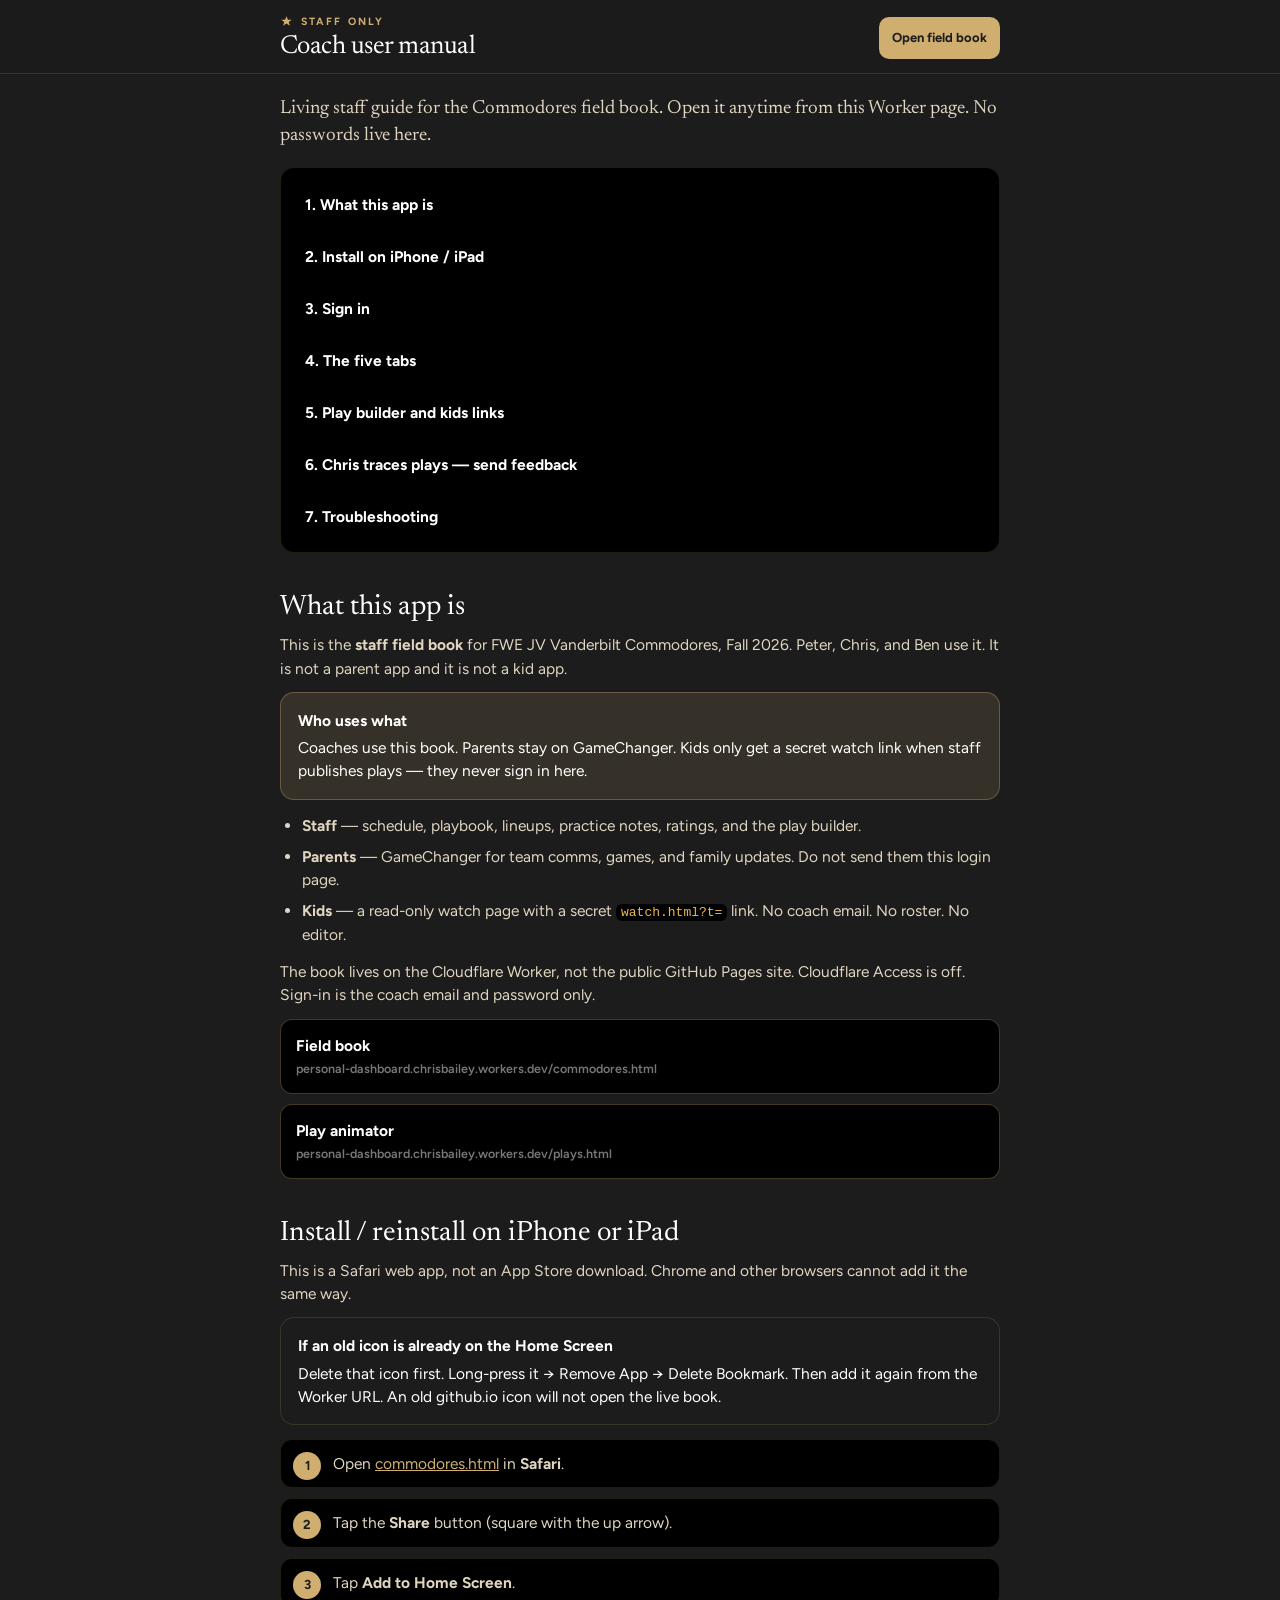
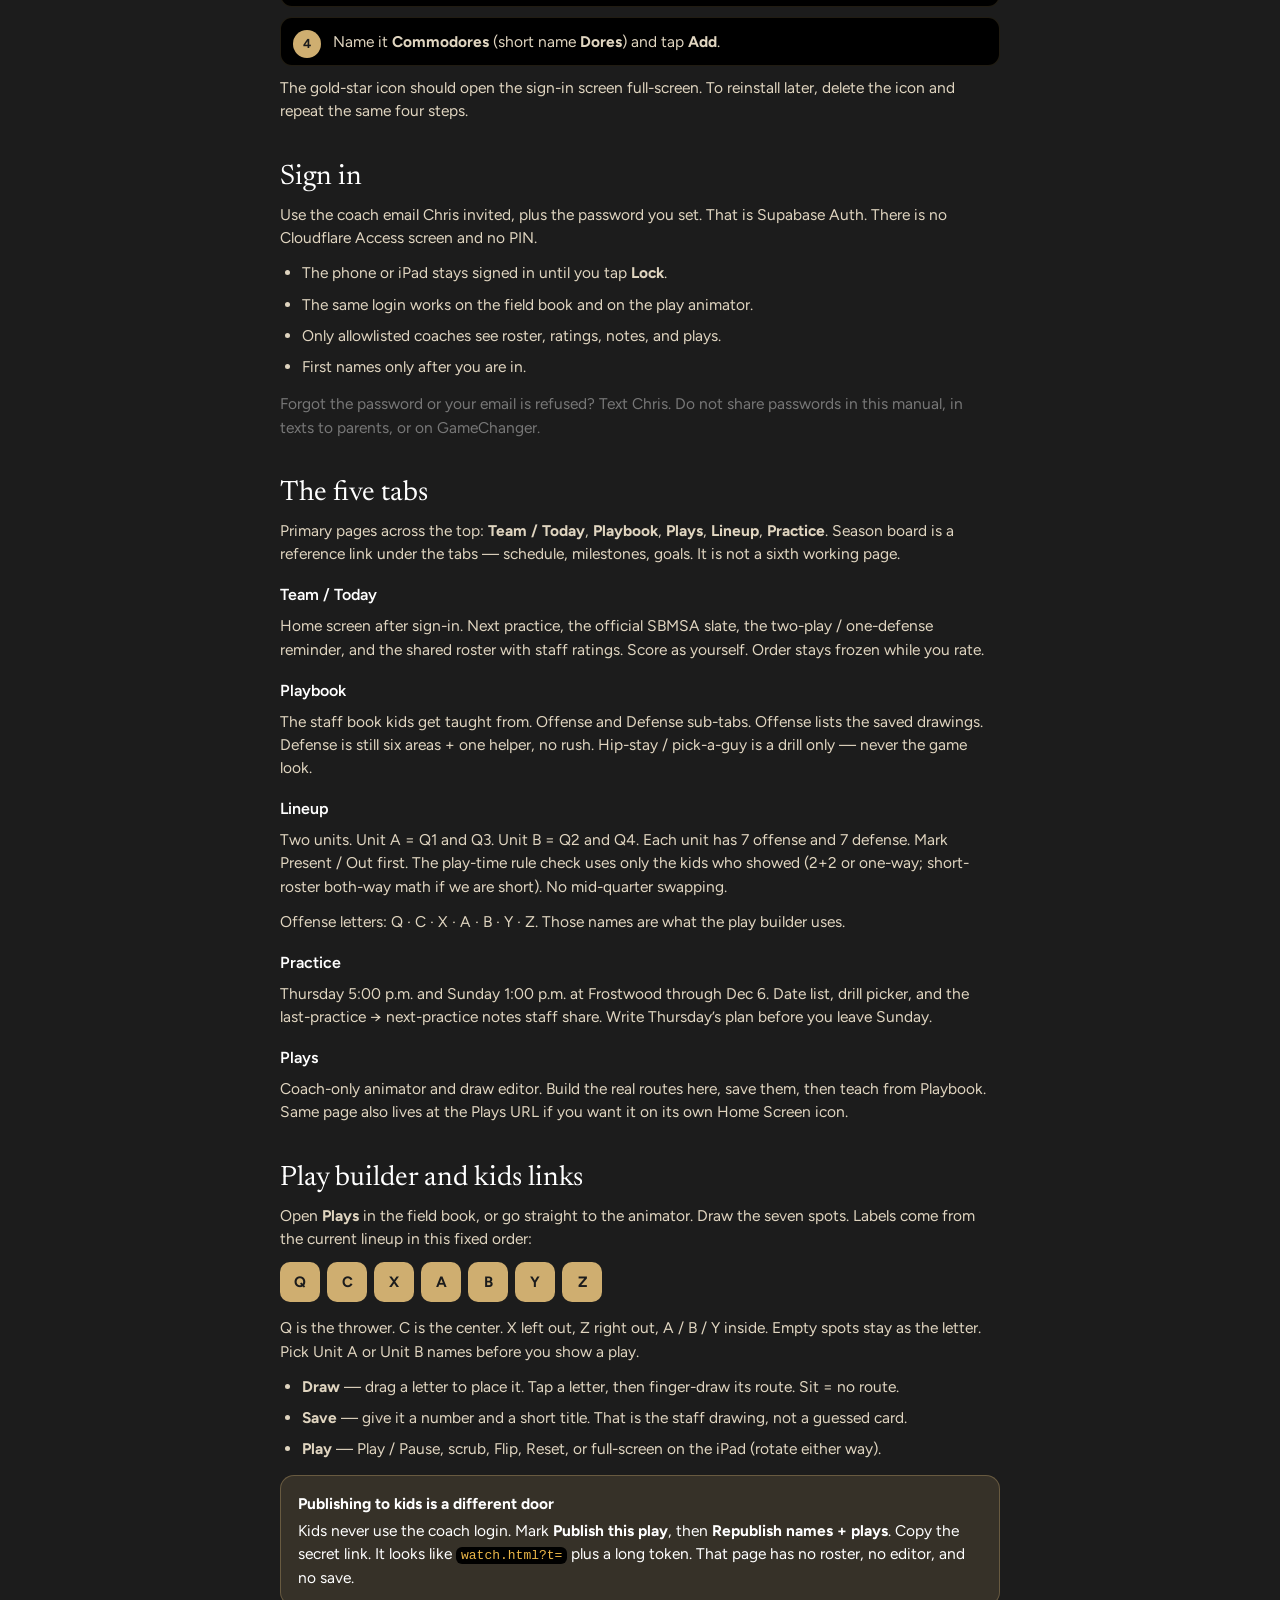
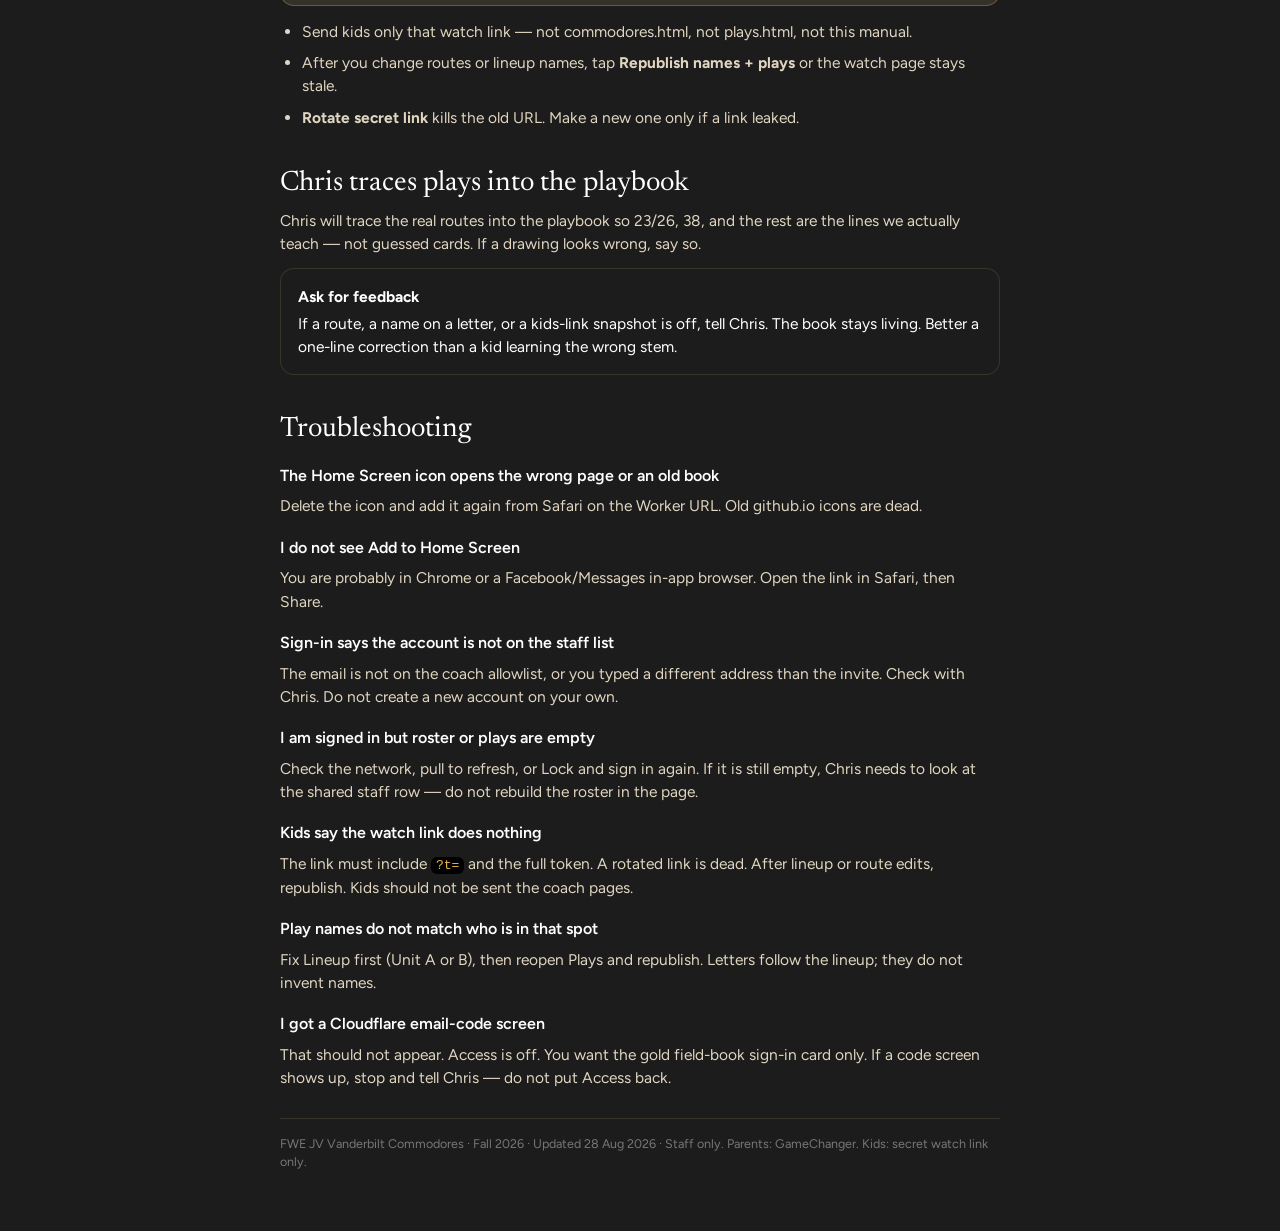
==== coach-manual.html @ 4d9abac4 "Add living Commodores coach user manual on the Worker Staff can open coach-manual.html anytime from " ====
<!DOCTYPE html>
<html lang="en">
<head>
<meta charset="utf-8">
<meta name="viewport" content="width=device-width, initial-scale=1, viewport-fit=cover">
<title>Commodores · Coach manual</title>
<meta name="theme-color" content="#1C1C1C">
<meta name="robots" content="noindex,nofollow">
<meta name="apple-mobile-web-app-capable" content="yes">
<meta name="apple-mobile-web-app-title" content="Coach Manual">
<link rel="icon" type="image/png" sizes="32x32" href="icons/commodores-favicon-32.png">
<link rel="icon" type="image/png" sizes="192x192" href="icons/commodores-icon-192.png">
<link rel="apple-touch-icon" href="icons/commodores-apple-touch-icon.png">
<link rel="preconnect" href="https://fonts.googleapis.com">
<link rel="preconnect" href="https://fonts.gstatic.com" crossorigin>
<link href="https://fonts.googleapis.com/css2?family=Figtree:wght@400;500;600;700&family=Newsreader:ital,opsz,wght@0,6..72,400;0,6..72,500;1,6..72,400&display=swap" rel="stylesheet">
<style>
:root{
  color-scheme:dark;
  --bg:#1C1C1C;--bg-2:#000000;--panel:#1C1C1C;--ink:#FFFFFF;
  --soft:#E0D5C0;--muted:#777777;--line:rgba(207,174,112,.16);--strong:rgba(207,174,112,.32);
  --gold:#CFAE70;--gold-soft:rgba(207,174,112,.15);--highlight:#ECB748;
  --sans:"Figtree","Helvetica Neue",Arial,sans-serif;
  --serif:"Newsreader",Georgia,serif;
}
*{box-sizing:border-box}
html{scroll-behavior:smooth;scroll-padding-top:88px}
body{margin:0;min-height:100dvh;background:var(--bg);color:var(--ink);font:15.5px/1.5 var(--sans);-webkit-font-smoothing:antialiased}
a{color:var(--gold)}
.mast{position:sticky;top:0;z-index:20;padding-top:env(safe-area-inset-top,0px);background:rgba(28,28,28,.94);border-bottom:1px solid var(--line);backdrop-filter:blur(16px);-webkit-backdrop-filter:blur(16px)}
.mast-inner{max-width:760px;margin:auto;padding:14px 20px 12px;display:flex;align-items:center;justify-content:space-between;gap:12px}
.kicker{display:flex;align-items:center;gap:8px;margin:0 0 4px;color:var(--gold);font-size:10.5px;font-weight:700;letter-spacing:.2em;text-transform:uppercase}
.star{width:13px;height:13px;flex:none;fill:var(--gold)}
.mast h1{margin:0;font:400 26px/1.05 var(--serif);letter-spacing:-.02em}
.btn{min-height:42px;border:1px solid var(--strong);border-radius:10px;padding:8px 13px;background:transparent;color:var(--soft);font:700 13px var(--sans);text-decoration:none;display:inline-flex;align-items:center;justify-content:center;white-space:nowrap}
.btn.gold{border:0;background:var(--gold);color:#1C1C1C}
main{width:min(760px,100%);margin:auto;padding:22px 20px calc(48px + env(safe-area-inset-bottom,0px))}
.lede{margin:0 0 18px;color:var(--soft);font:400 19px/1.4 var(--serif)}
.toc{display:grid;gap:8px;margin:0 0 28px;padding:14px;background:var(--bg-2);border:1px solid var(--line);border-radius:14px}
.toc a{min-height:44px;display:flex;align-items:center;padding:8px 10px;border-radius:10px;color:var(--ink);font-weight:700;text-decoration:none}
.toc a:hover,.toc a:focus{background:var(--gold-soft);outline:none}
h2{margin:32px 0 10px;padding-top:6px;font:400 28px/1.15 var(--serif)}
h3{margin:20px 0 8px;font:600 16px/1.3 var(--sans)}
p,li{color:var(--soft)}
p{margin:0 0 12px}
ul,ol{margin:0 0 14px;padding-left:22px}
li+li{margin-top:8px}
.panel{margin:0 0 14px;padding:16px 17px;background:var(--panel);border:1px solid var(--line);border-radius:14px}
.panel.gold{background:var(--gold-soft);border-color:rgba(207,174,112,.32)}
.panel strong{display:block;margin-bottom:4px;color:var(--ink)}
.urls{display:grid;gap:10px;margin:0 0 16px}
.urls a{display:block;padding:14px 15px;border:1px solid var(--strong);border-radius:12px;background:var(--bg-2);color:var(--ink);font-weight:700;text-decoration:none;overflow-wrap:anywhere}
.urls a span{display:block;margin-top:3px;color:var(--muted);font-size:12.5px;font-weight:600}
.letters{display:flex;flex-wrap:wrap;gap:7px;margin:0 0 14px}
.letters b{min-width:40px;min-height:40px;display:grid;place-items:center;border-radius:10px;background:var(--gold);color:#1C1C1C;font-size:15px}
.steps{margin:0;padding:0;list-style:none;counter-reset:step}
.steps li{counter-increment:step;position:relative;margin:0 0 10px;padding:12px 14px 12px 52px;border:1px solid var(--line);border-radius:12px;background:var(--bg-2)}
.steps li::before{content:counter(step);position:absolute;left:12px;top:12px;width:28px;height:28px;border-radius:50%;background:var(--gold);color:#1C1C1C;font:700 13px/28px var(--sans);text-align:center}
.muted{color:var(--muted)}
code{padding:1px 5px;border-radius:6px;background:var(--bg-2);color:var(--highlight);font-size:13px}
.foot{margin-top:28px;padding-top:16px;border-top:1px solid var(--line);color:var(--muted);font-size:12.5px}
@media(max-width:420px){
  .mast h1{font-size:22px}
  .mast-inner{padding:12px 16px 10px}
  main{padding:18px 16px calc(40px + env(safe-area-inset-bottom,0px))}
  h2{font-size:25px}
}
</style>
</head>
<body>
<header class="mast">
  <div class="mast-inner">
    <div>
      <div class="kicker"><svg class="star" viewBox="0 0 24 24" aria-hidden="true"><path d="M12 2.2 14.7 8.7 21.8 8.7 16.1 12.8 18.3 19.8 12 15.8 5.7 19.8 7.9 12.8 2.2 8.7 9.3 8.7 Z"/></svg>Staff only</div>
      <h1>Coach user manual</h1>
    </div>
    <a class="btn gold" href="commodores.html">Open field book</a>
  </div>
</header>

<main>
  <p class="lede">Living staff guide for the Commodores field book. Open it anytime from this Worker page. No passwords live here.</p>

  <nav class="toc" aria-label="Manual sections">
    <a href="#what">1. What this app is</a>
    <a href="#install">2. Install on iPhone / iPad</a>
    <a href="#signin">3. Sign in</a>
    <a href="#tabs">4. The five tabs</a>
    <a href="#plays">5. Play builder and kids links</a>
    <a href="#trace">6. Chris traces plays — send feedback</a>
    <a href="#fix">7. Troubleshooting</a>
  </nav>

  <section id="what">
    <h2>What this app is</h2>
    <p>This is the <strong>staff field book</strong> for FWE JV Vanderbilt Commodores, Fall 2026. Peter, Chris, and Ben use it. It is not a parent app and it is not a kid app.</p>
    <div class="panel gold">
      <strong>Who uses what</strong>
      Coaches use this book. Parents stay on GameChanger. Kids only get a secret watch link when staff publishes plays — they never sign in here.
    </div>
    <ul>
      <li><b>Staff</b> — schedule, playbook, lineups, practice notes, ratings, and the play builder.</li>
      <li><b>Parents</b> — GameChanger for team comms, games, and family updates. Do not send them this login page.</li>
      <li><b>Kids</b> — a read-only watch page with a secret <code>watch.html?t=</code> link. No coach email. No roster. No editor.</li>
    </ul>
    <p>The book lives on the Cloudflare Worker, not the public GitHub Pages site. Cloudflare Access is off. Sign-in is the coach email and password only.</p>
    <div class="urls">
      <a href="https://personal-dashboard.chrisbailey.workers.dev/commodores.html">Field book<span>personal-dashboard.chrisbailey.workers.dev/commodores.html</span></a>
      <a href="https://personal-dashboard.chrisbailey.workers.dev/plays.html">Play animator<span>personal-dashboard.chrisbailey.workers.dev/plays.html</span></a>
    </div>
  </section>

  <section id="install">
    <h2>Install / reinstall on iPhone or iPad</h2>
    <p>This is a Safari web app, not an App Store download. Chrome and other browsers cannot add it the same way.</p>
    <div class="panel">
      <strong>If an old icon is already on the Home Screen</strong>
      Delete that icon first. Long-press it → Remove App → Delete Bookmark. Then add it again from the Worker URL. An old github.io icon will not open the live book.
    </div>
    <ol class="steps">
      <li>Open <a href="https://personal-dashboard.chrisbailey.workers.dev/commodores.html">commodores.html</a> in <b>Safari</b>.</li>
      <li>Tap the <b>Share</b> button (square with the up arrow).</li>
      <li>Tap <b>Add to Home Screen</b>.</li>
      <li>Name it <b>Commodores</b> (short name <b>Dores</b>) and tap <b>Add</b>.</li>
    </ol>
    <p>The gold-star icon should open the sign-in screen full-screen. To reinstall later, delete the icon and repeat the same four steps.</p>
  </section>

  <section id="signin">
    <h2>Sign in</h2>
    <p>Use the coach email Chris invited, plus the password you set. That is Supabase Auth. There is no Cloudflare Access screen and no PIN.</p>
    <ul>
      <li>The phone or iPad stays signed in until you tap <b>Lock</b>.</li>
      <li>The same login works on the field book and on the play animator.</li>
      <li>Only allowlisted coaches see roster, ratings, notes, and plays.</li>
      <li>First names only after you are in.</li>
    </ul>
    <p class="muted">Forgot the password or your email is refused? Text Chris. Do not share passwords in this manual, in texts to parents, or on GameChanger.</p>
  </section>

  <section id="tabs">
    <h2>The five tabs</h2>
    <p>Primary pages across the top: <b>Team / Today</b>, <b>Playbook</b>, <b>Plays</b>, <b>Lineup</b>, <b>Practice</b>. Season board is a reference link under the tabs — schedule, milestones, goals. It is not a sixth working page.</p>

    <h3>Team / Today</h3>
    <p>Home screen after sign-in. Next practice, the official SBMSA slate, the two-play / one-defense reminder, and the shared roster with staff ratings. Score as yourself. Order stays frozen while you rate.</p>

    <h3>Playbook</h3>
    <p>The staff book kids get taught from. Offense and Defense sub-tabs. Offense lists the saved drawings. Defense is still six areas + one helper, no rush. Hip-stay / pick-a-guy is a drill only — never the game look.</p>

    <h3>Lineup</h3>
    <p>Two units. Unit A = Q1 and Q3. Unit B = Q2 and Q4. Each unit has 7 offense and 7 defense. Mark Present / Out first. The play-time rule check uses only the kids who showed (2+2 or one-way; short-roster both-way math if we are short). No mid-quarter swapping.</p>
    <p>Offense letters: Q · C · X · A · B · Y · Z. Those names are what the play builder uses.</p>

    <h3>Practice</h3>
    <p>Thursday 5:00 p.m. and Sunday 1:00 p.m. at Frostwood through Dec 6. Date list, drill picker, and the last-practice → next-practice notes staff share. Write Thursday’s plan before you leave Sunday.</p>

    <h3>Plays</h3>
    <p>Coach-only animator and draw editor. Build the real routes here, save them, then teach from Playbook. Same page also lives at the Plays URL if you want it on its own Home Screen icon.</p>
  </section>

  <section id="plays">
    <h2>Play builder and kids links</h2>
    <p>Open <b>Plays</b> in the field book, or go straight to the animator. Draw the seven spots. Labels come from the current lineup in this fixed order:</p>
    <div class="letters" aria-label="Offense letters">
      <b>Q</b><b>C</b><b>X</b><b>A</b><b>B</b><b>Y</b><b>Z</b>
    </div>
    <p>Q is the thrower. C is the center. X left out, Z right out, A / B / Y inside. Empty spots stay as the letter. Pick Unit A or Unit B names before you show a play.</p>
    <ul>
      <li><b>Draw</b> — drag a letter to place it. Tap a letter, then finger-draw its route. Sit = no route.</li>
      <li><b>Save</b> — give it a number and a short title. That is the staff drawing, not a guessed card.</li>
      <li><b>Play</b> — Play / Pause, scrub, Flip, Reset, or full-screen on the iPad (rotate either way).</li>
    </ul>
    <div class="panel gold">
      <strong>Publishing to kids is a different door</strong>
      Kids never use the coach login. Mark <b>Publish this play</b>, then <b>Republish names + plays</b>. Copy the secret link. It looks like <code>watch.html?t=</code> plus a long token. That page has no roster, no editor, and no save.
    </div>
    <ul>
      <li>Send kids only that watch link — not commodores.html, not plays.html, not this manual.</li>
      <li>After you change routes or lineup names, tap <b>Republish names + plays</b> or the watch page stays stale.</li>
      <li><b>Rotate secret link</b> kills the old URL. Make a new one only if a link leaked.</li>
    </ul>
  </section>

  <section id="trace">
    <h2>Chris traces plays into the playbook</h2>
    <p>Chris will trace the real routes into the playbook so 23/26, 38, and the rest are the lines we actually teach — not guessed cards. If a drawing looks wrong, say so.</p>
    <div class="panel">
      <strong>Ask for feedback</strong>
      If a route, a name on a letter, or a kids-link snapshot is off, tell Chris. The book stays living. Better a one-line correction than a kid learning the wrong stem.
    </div>
  </section>

  <section id="fix">
    <h2>Troubleshooting</h2>
    <h3>The Home Screen icon opens the wrong page or an old book</h3>
    <p>Delete the icon and add it again from Safari on the Worker URL. Old github.io icons are dead.</p>
    <h3>I do not see Add to Home Screen</h3>
    <p>You are probably in Chrome or a Facebook/Messages in-app browser. Open the link in Safari, then Share.</p>
    <h3>Sign-in says the account is not on the staff list</h3>
    <p>The email is not on the coach allowlist, or you typed a different address than the invite. Check with Chris. Do not create a new account on your own.</p>
    <h3>I am signed in but roster or plays are empty</h3>
    <p>Check the network, pull to refresh, or Lock and sign in again. If it is still empty, Chris needs to look at the shared staff row — do not rebuild the roster in the page.</p>
    <h3>Kids say the watch link does nothing</h3>
    <p>The link must include <code>?t=</code> and the full token. A rotated link is dead. After lineup or route edits, republish. Kids should not be sent the coach pages.</p>
    <h3>Play names do not match who is in that spot</h3>
    <p>Fix Lineup first (Unit A or B), then reopen Plays and republish. Letters follow the lineup; they do not invent names.</p>
    <h3>I got a Cloudflare email-code screen</h3>
    <p>That should not appear. Access is off. You want the gold field-book sign-in card only. If a code screen shows up, stop and tell Chris — do not put Access back.</p>
  </section>

  <p class="foot">FWE JV Vanderbilt Commodores · Fall 2026 · Updated 28 Aug 2026 · Staff only. Parents: GameChanger. Kids: secret watch link only.</p>
</main>
</body>
</html>
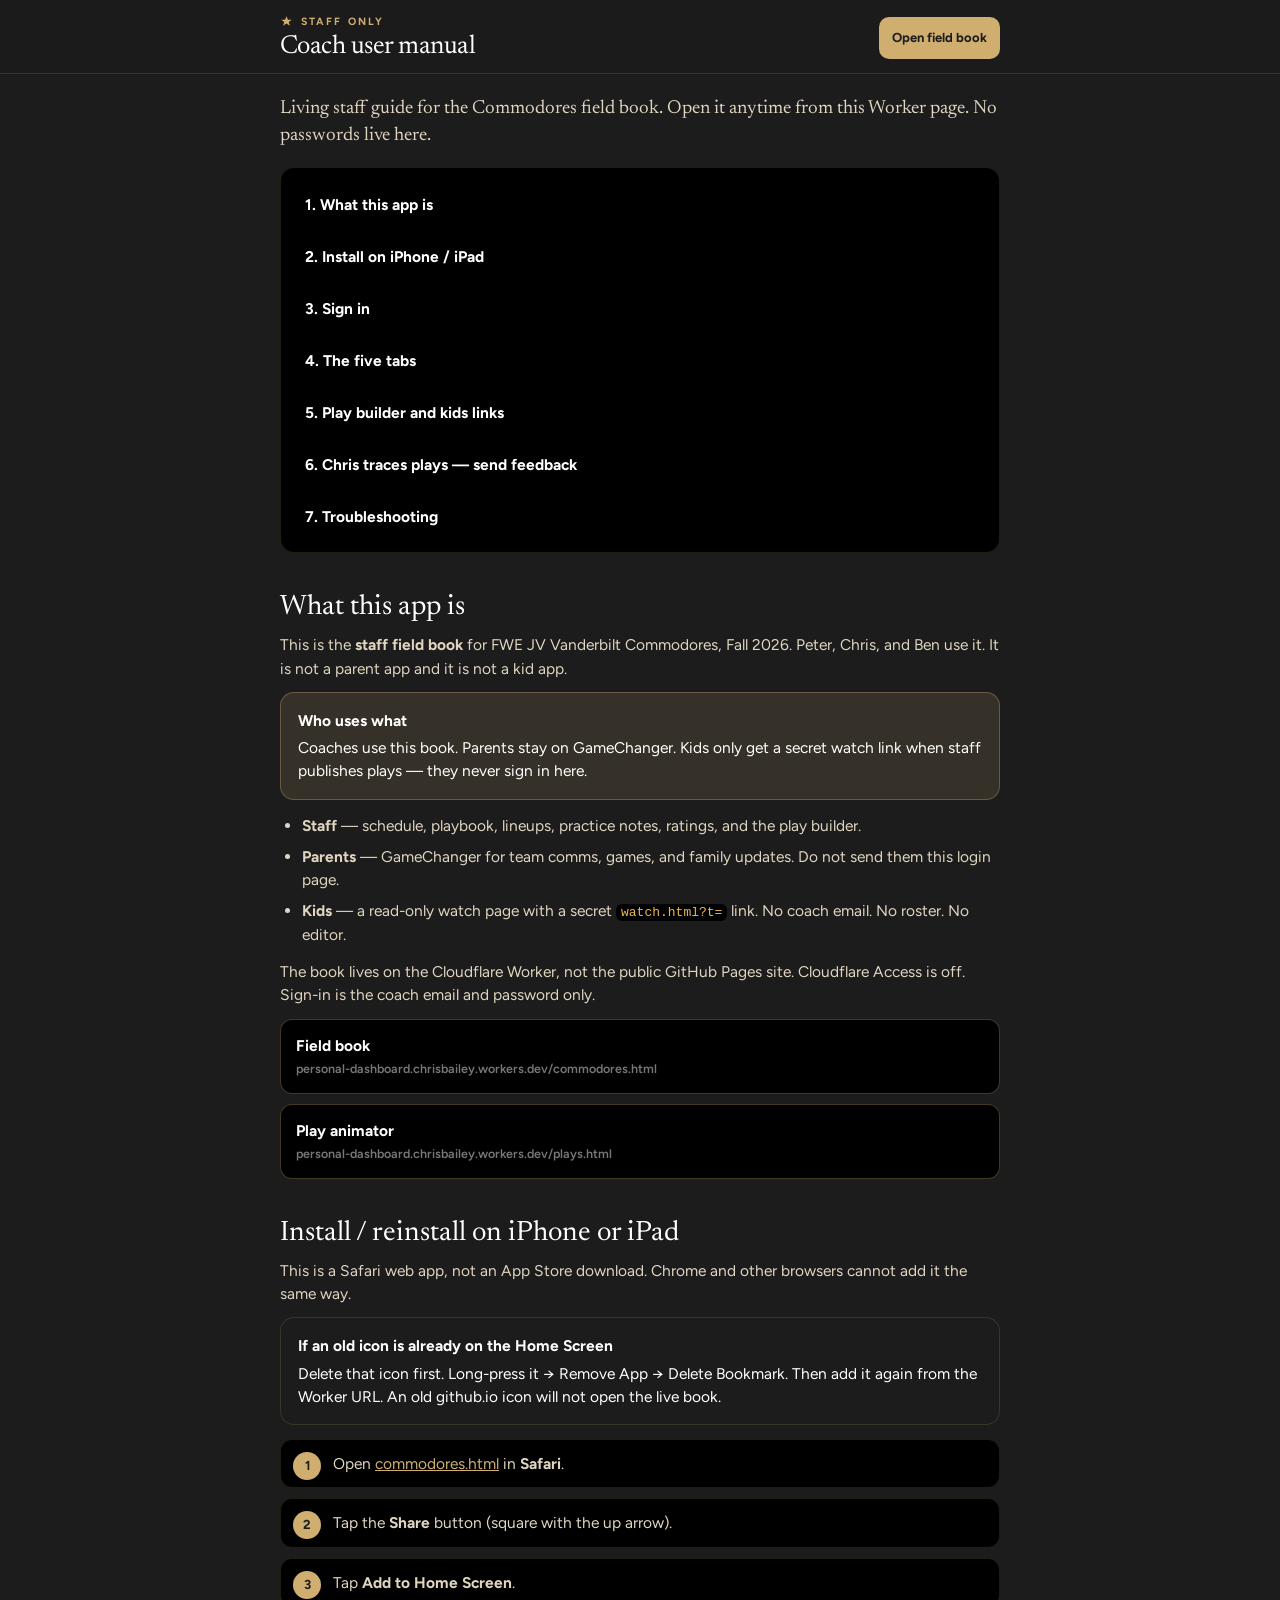
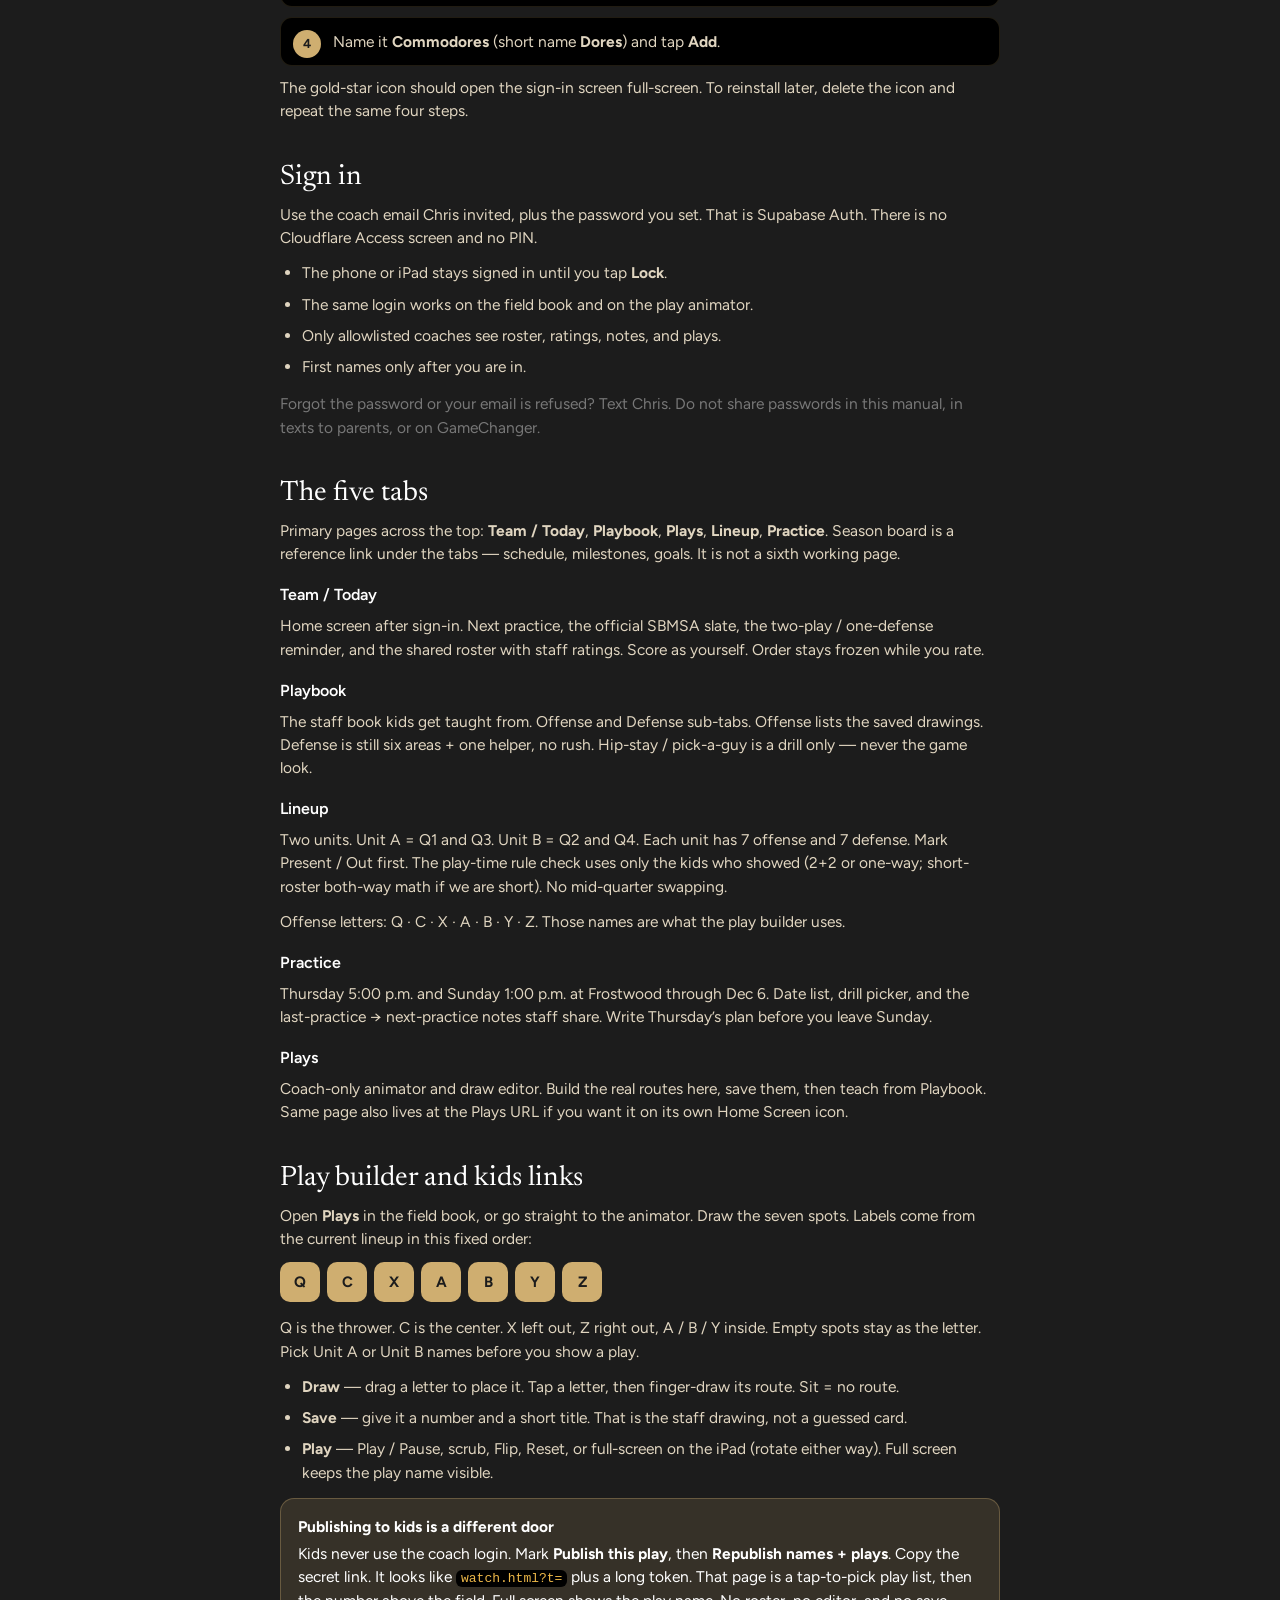
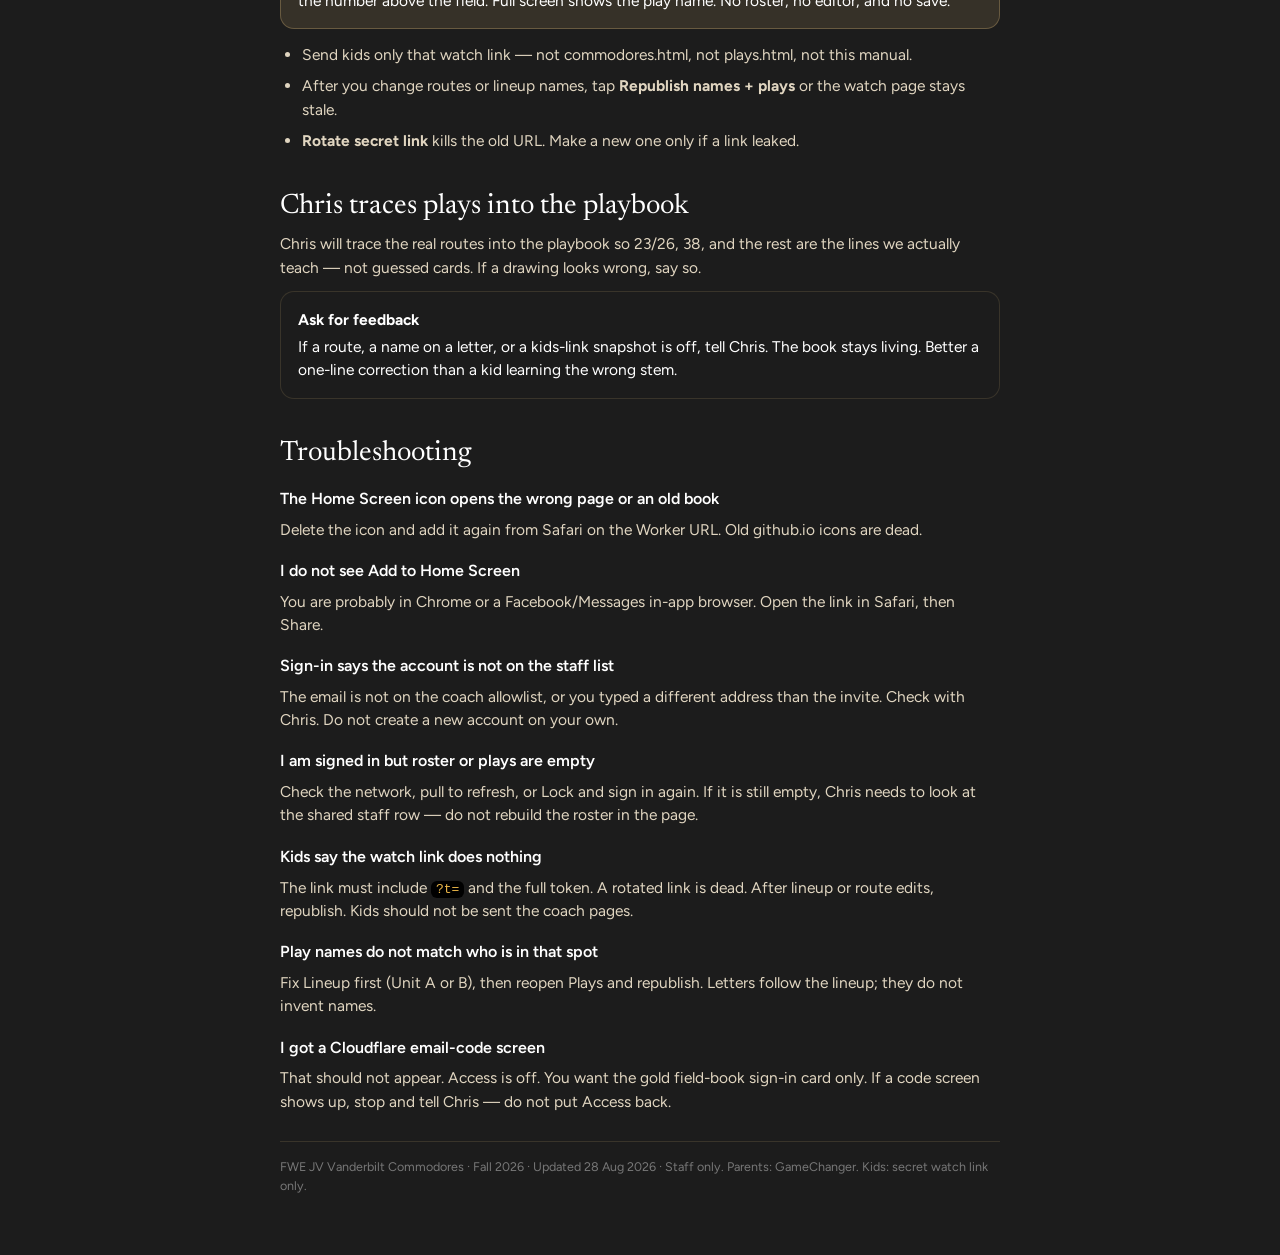
==== commit 849839ea: "Show play name in fullscreen and simplify the kids watch page Coach Play mode keeps the title (or "P" ====
--- a/coach-manual.html
+++ b/coach-manual.html
@@ -169,11 +169,11 @@
     <ul>
       <li><b>Draw</b> — drag a letter to place it. Tap a letter, then finger-draw its route. Sit = no route.</li>
       <li><b>Save</b> — give it a number and a short title. That is the staff drawing, not a guessed card.</li>
-      <li><b>Play</b> — Play / Pause, scrub, Flip, Reset, or full-screen on the iPad (rotate either way).</li>
+      <li><b>Play</b> — Play / Pause, scrub, Flip, Reset, or full-screen on the iPad (rotate either way). Full screen keeps the play name visible.</li>
     </ul>
     <div class="panel gold">
       <strong>Publishing to kids is a different door</strong>
-      Kids never use the coach login. Mark <b>Publish this play</b>, then <b>Republish names + plays</b>. Copy the secret link. It looks like <code>watch.html?t=</code> plus a long token. That page has no roster, no editor, and no save.
+      Kids never use the coach login. Mark <b>Publish this play</b>, then <b>Republish names + plays</b>. Copy the secret link. It looks like <code>watch.html?t=</code> plus a long token. That page is a tap-to-pick play list, then the number above the field. Full screen shows the play name. No roster, no editor, and no save.
     </div>
     <ul>
       <li>Send kids only that watch link — not commodores.html, not plays.html, not this manual.</li>
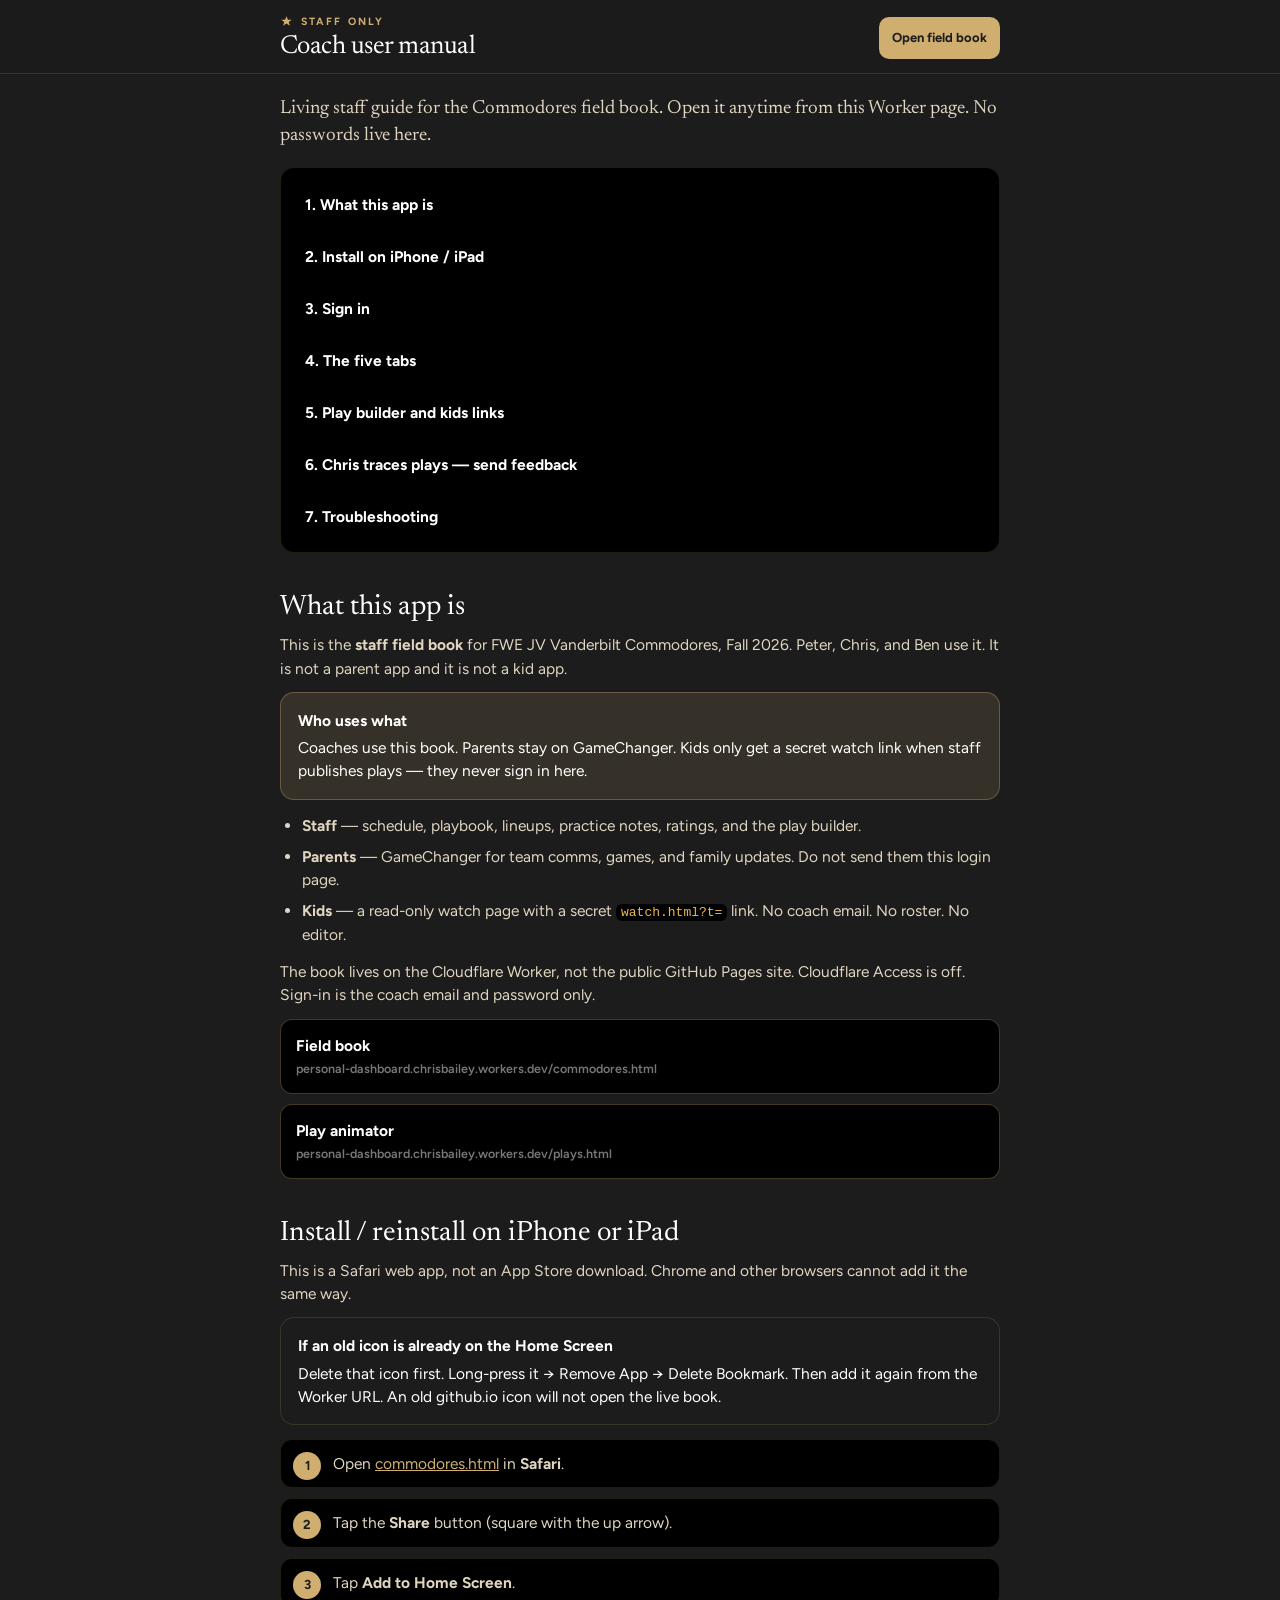
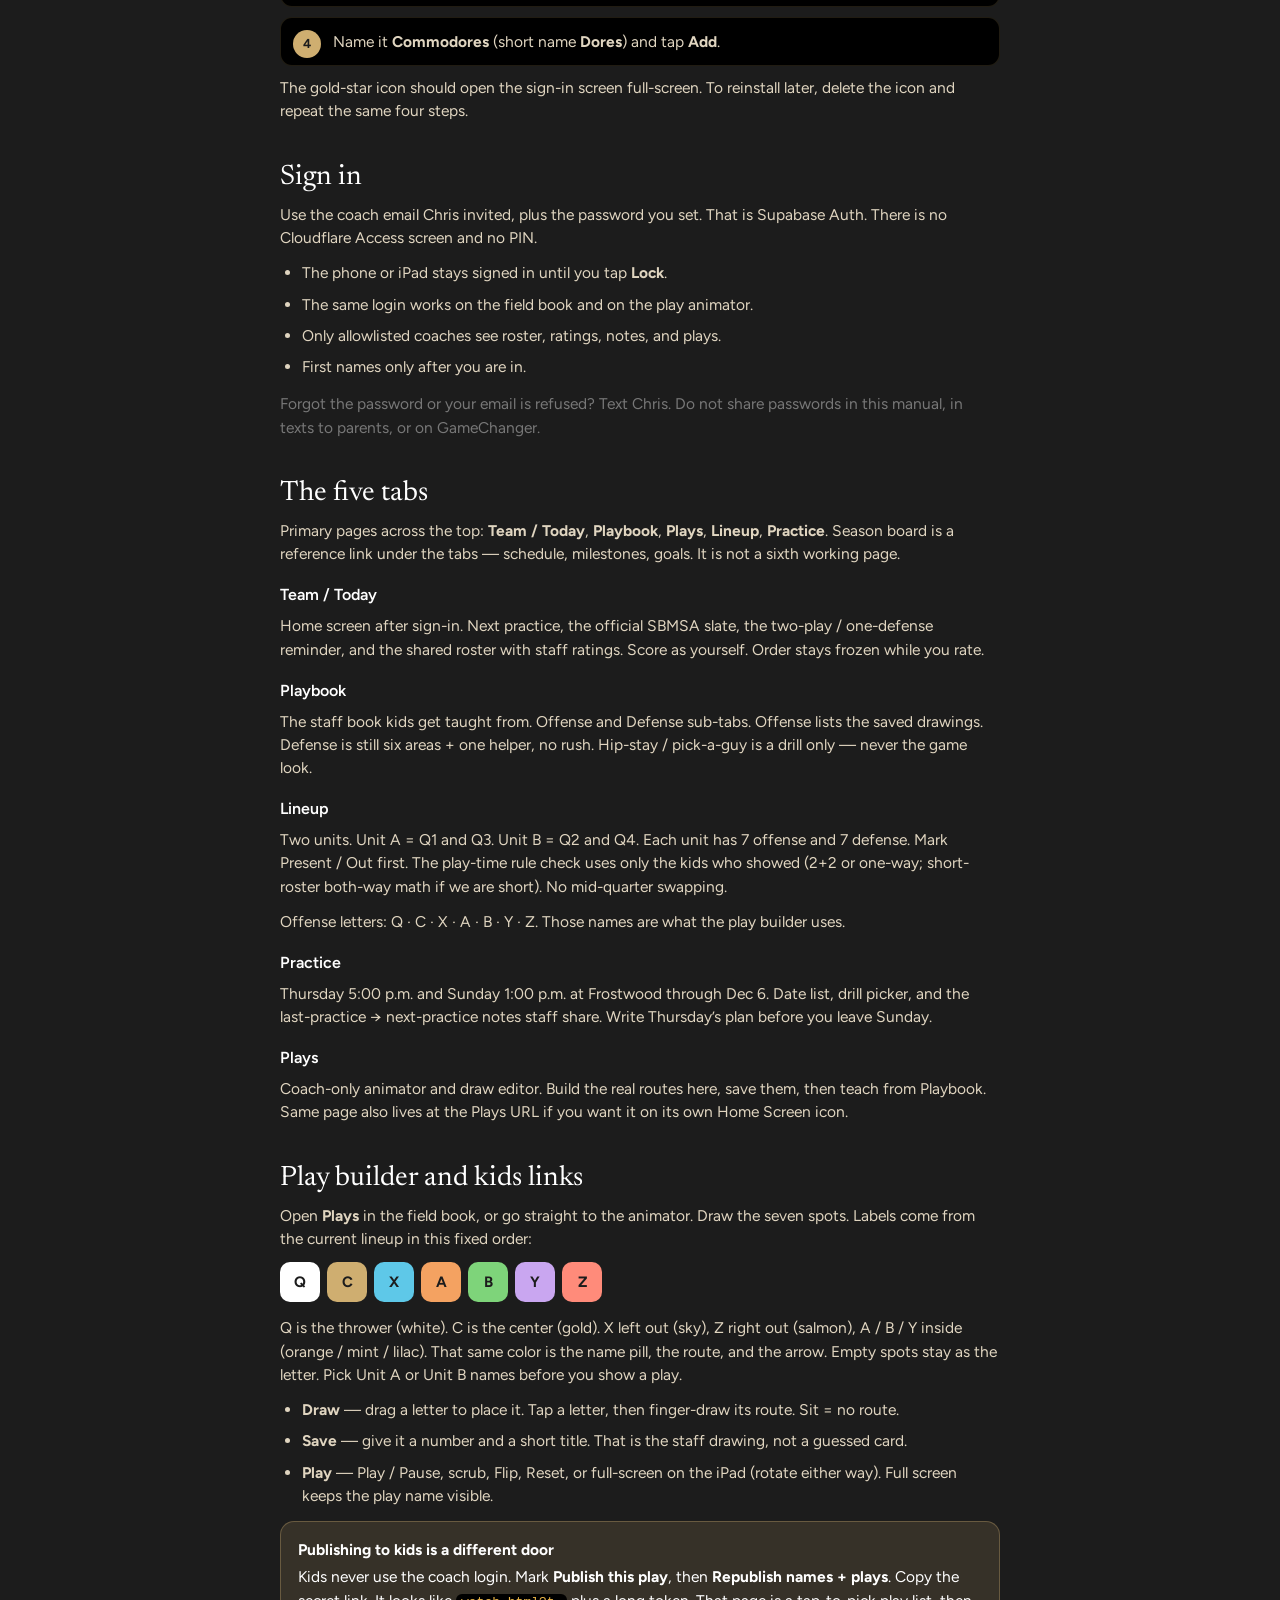
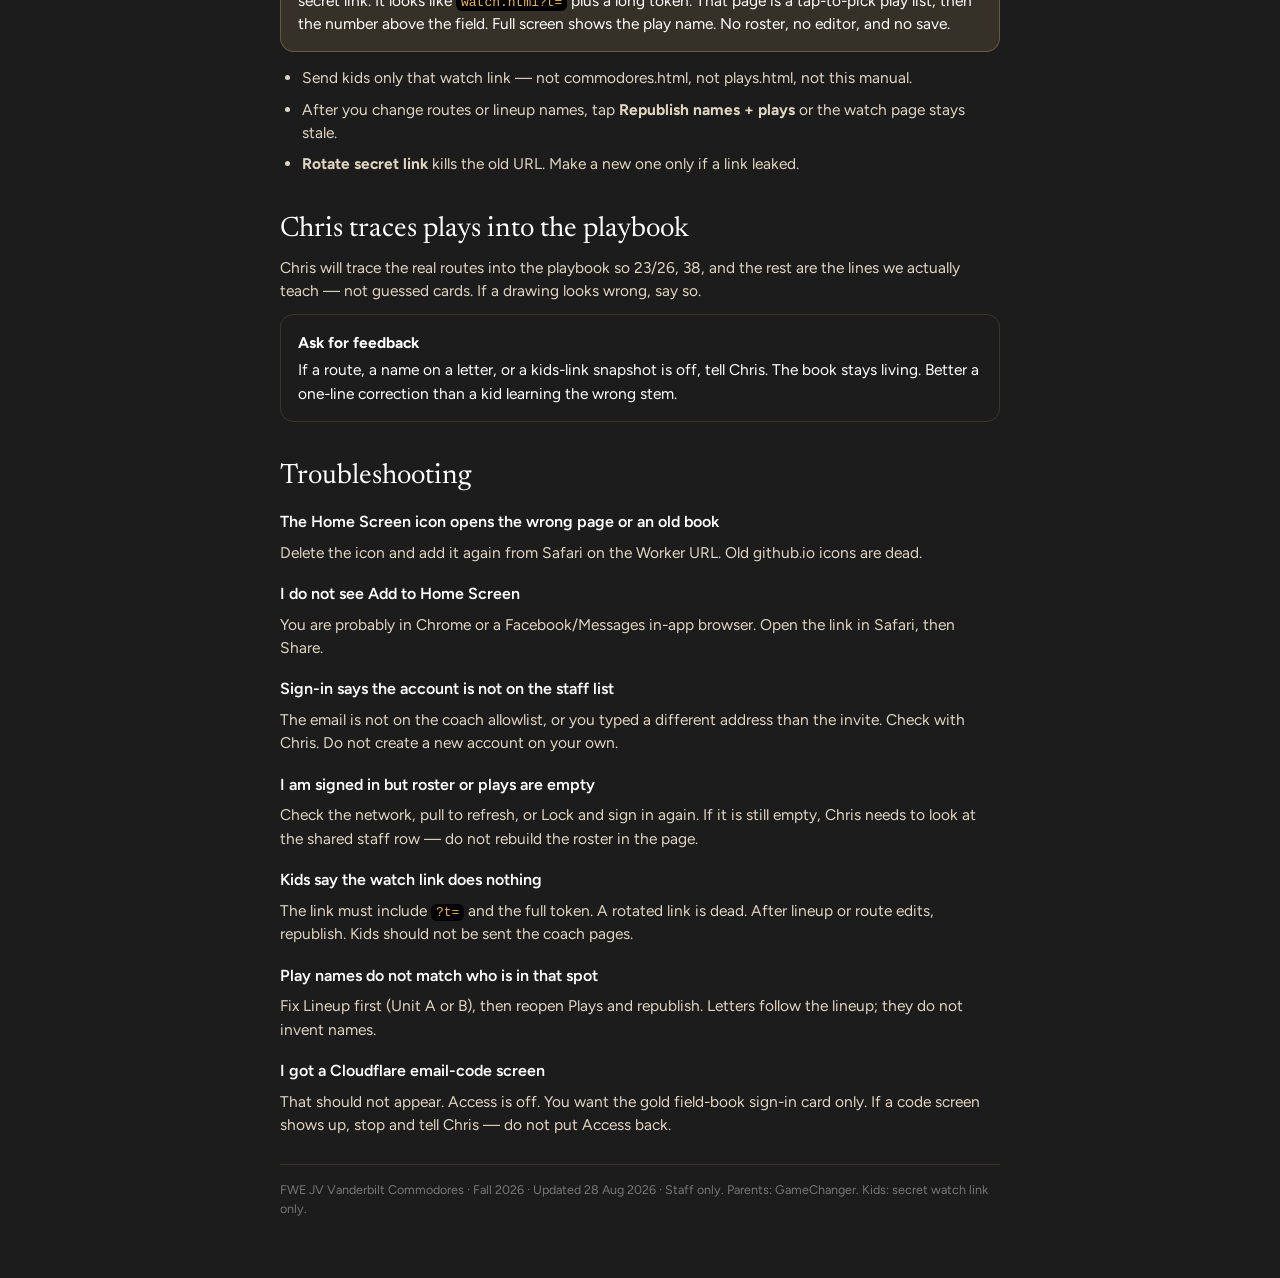
==== commit 70131368: "Color-code play animator routes by offense letter Each of Q C X A B Y Z keeps one color for the name" ====
--- a/coach-manual.html
+++ b/coach-manual.html
@@ -163,9 +163,9 @@
     <h2>Play builder and kids links</h2>
     <p>Open <b>Plays</b> in the field book, or go straight to the animator. Draw the seven spots. Labels come from the current lineup in this fixed order:</p>
     <div class="letters" aria-label="Offense letters">
-      <b>Q</b><b>C</b><b>X</b><b>A</b><b>B</b><b>Y</b><b>Z</b>
-    </div>
-    <p>Q is the thrower. C is the center. X left out, Z right out, A / B / Y inside. Empty spots stay as the letter. Pick Unit A or Unit B names before you show a play.</p>
+      <b style="background:#FFFFFF">Q</b><b style="background:#CFAE70">C</b><b style="background:#5EC8E8">X</b><b style="background:#F4A261">A</b><b style="background:#7ED47A">B</b><b style="background:#C9A6F0">Y</b><b style="background:#FF8B7A">Z</b>
+    </div>
+    <p>Q is the thrower (white). C is the center (gold). X left out (sky), Z right out (salmon), A / B / Y inside (orange / mint / lilac). That same color is the name pill, the route, and the arrow. Empty spots stay as the letter. Pick Unit A or Unit B names before you show a play.</p>
     <ul>
       <li><b>Draw</b> — drag a letter to place it. Tap a letter, then finger-draw its route. Sit = no route.</li>
       <li><b>Save</b> — give it a number and a short title. That is the staff drawing, not a guessed card.</li>
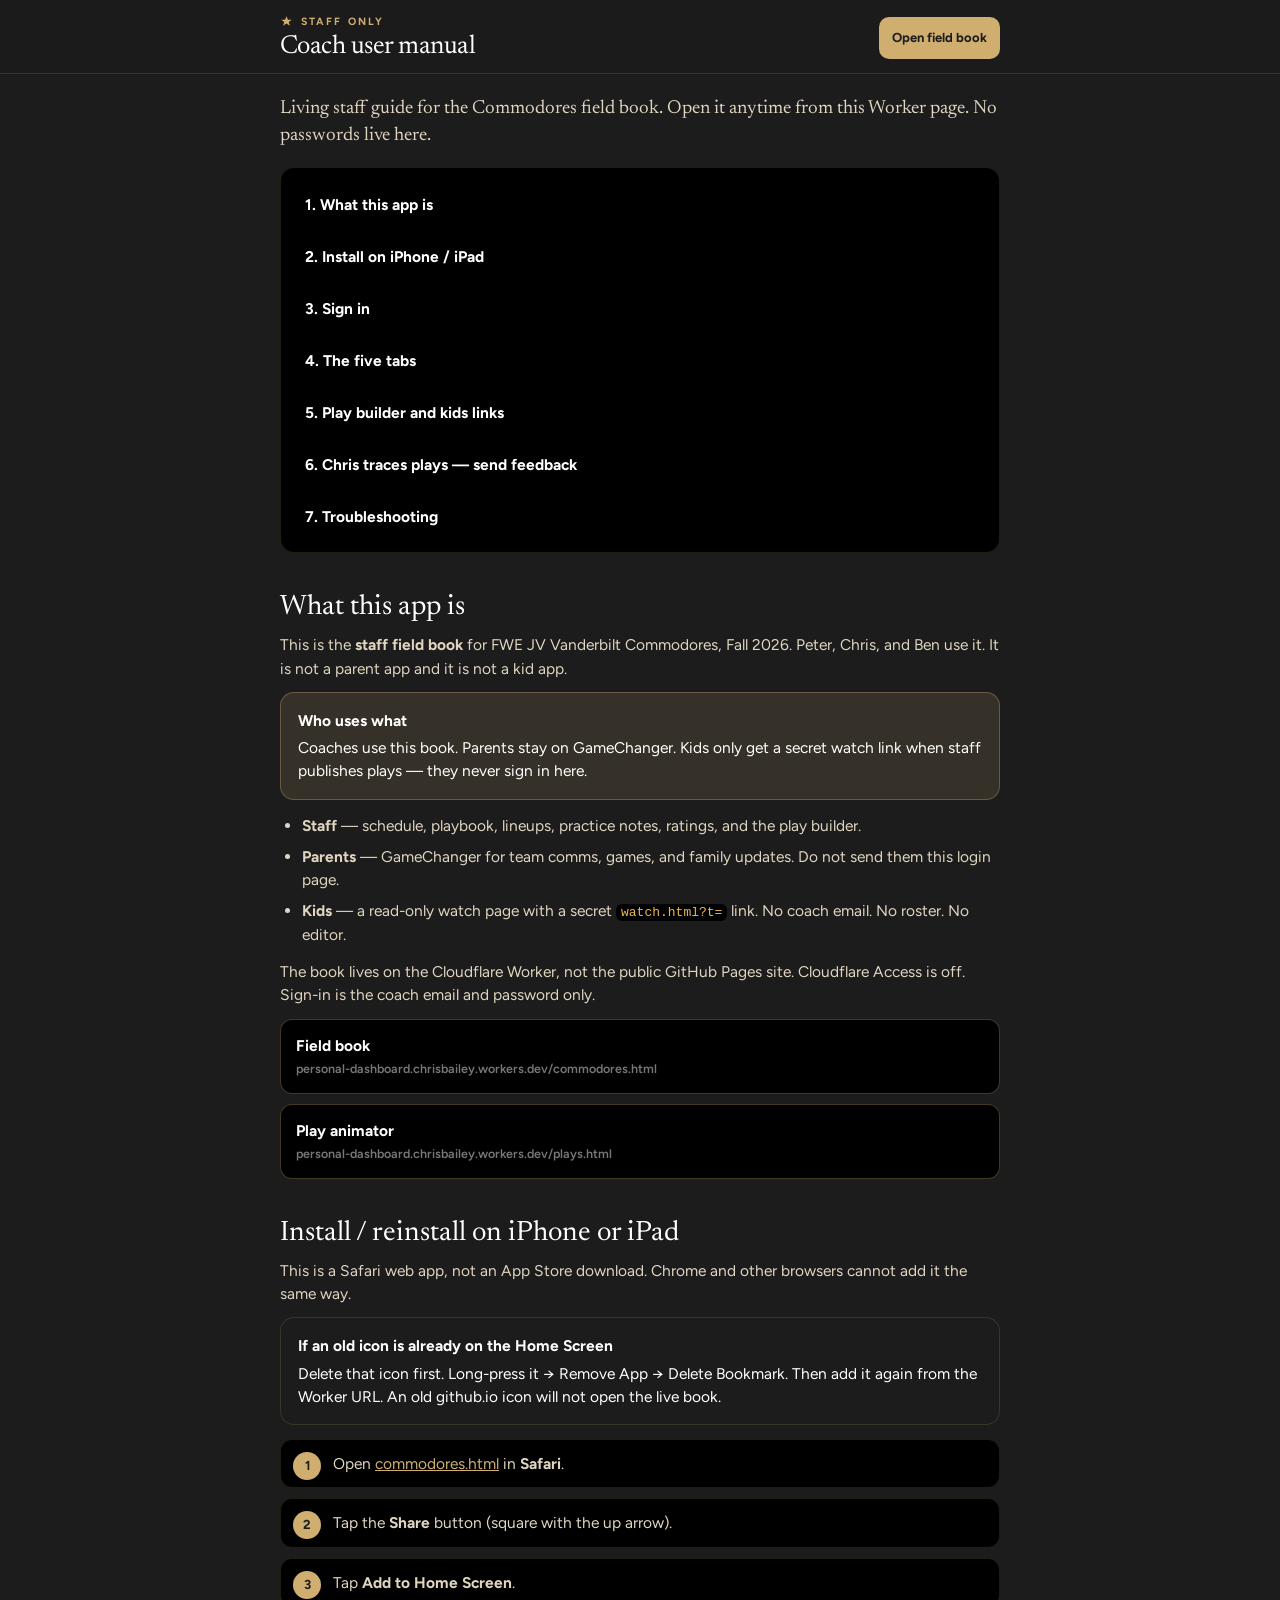
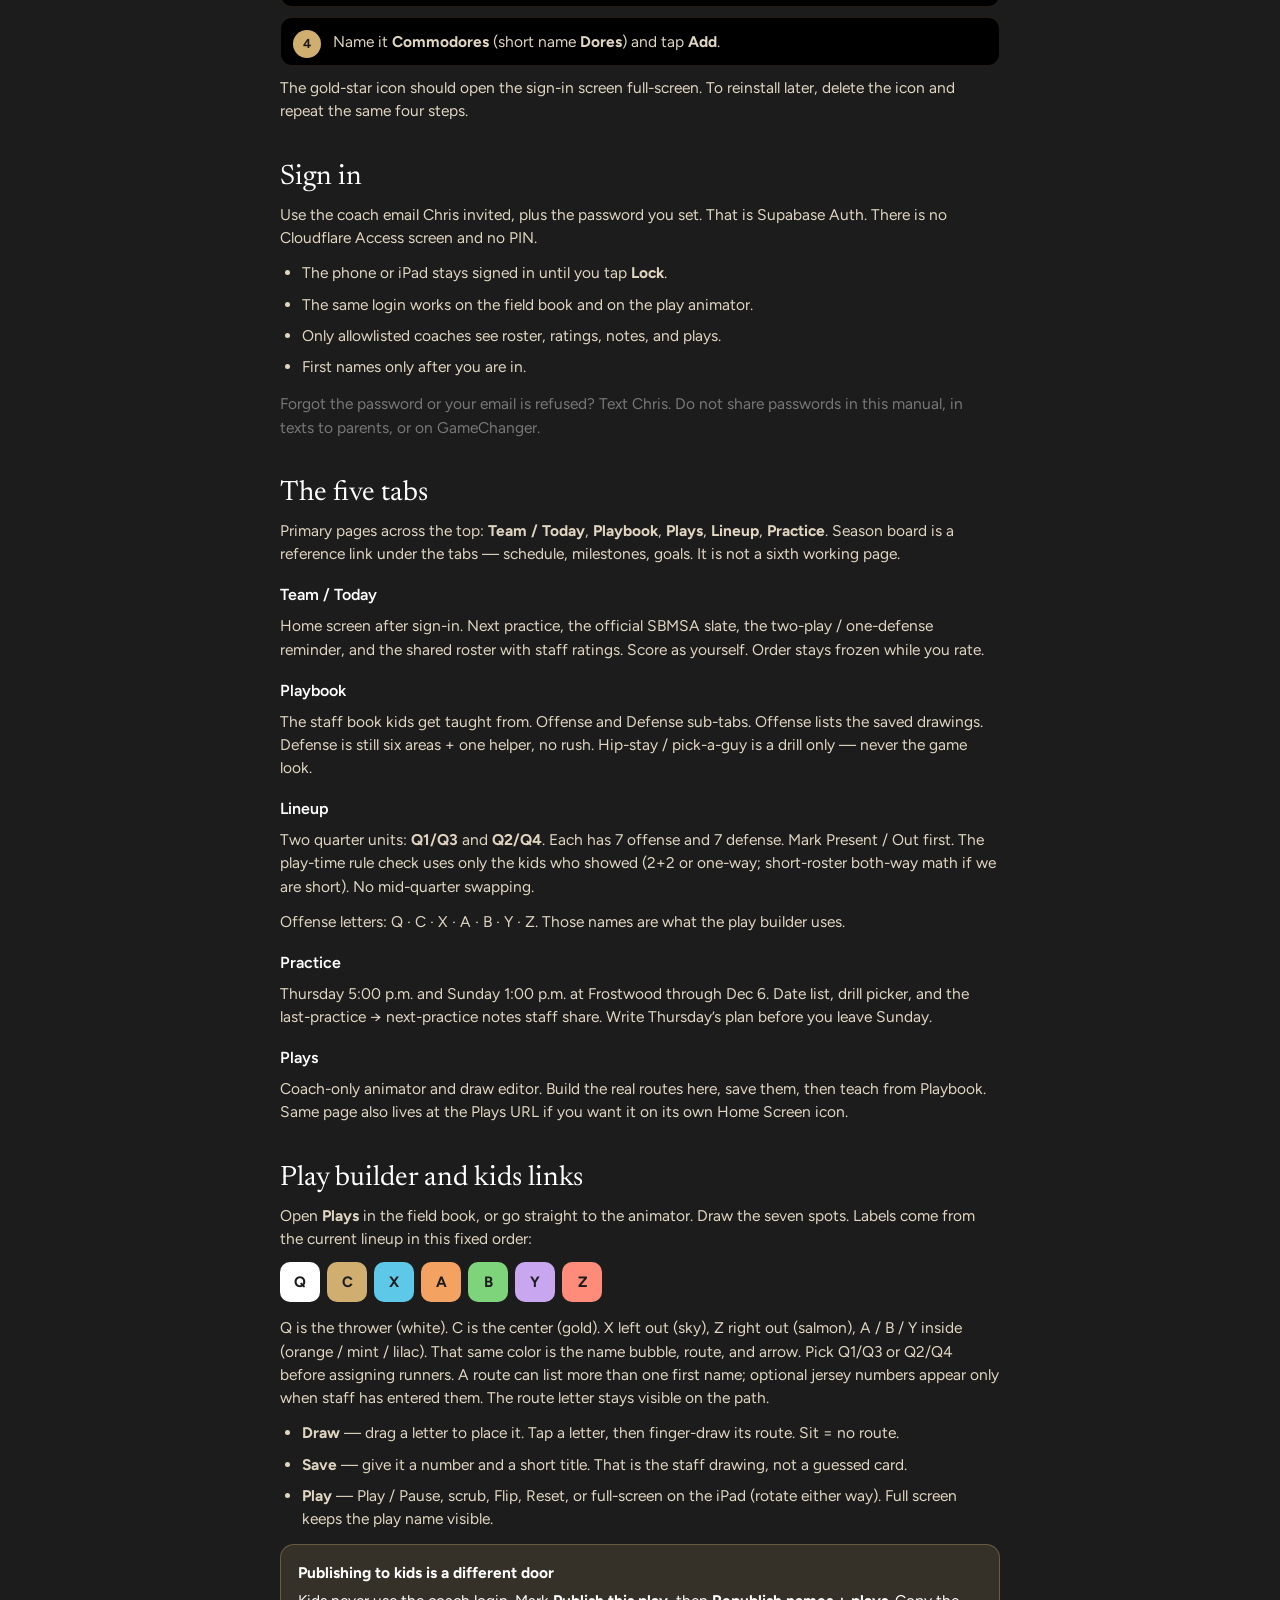
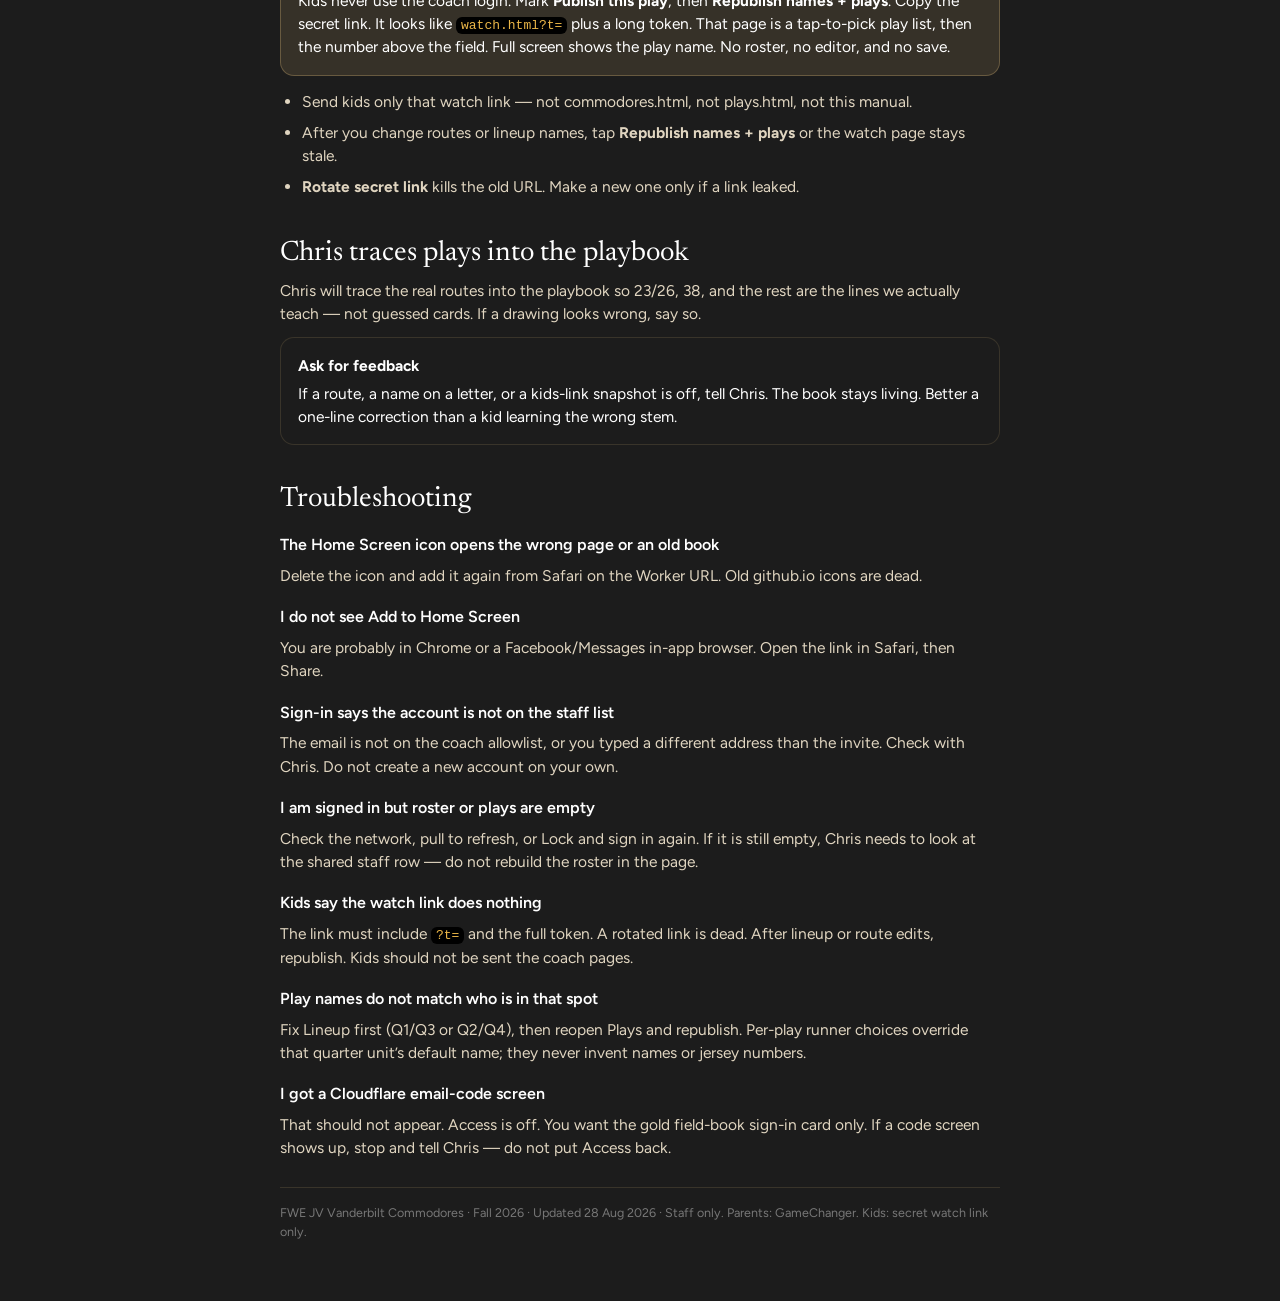
==== commit 202e54b9: "Label quarter units and assign runners per play Co-authored-by: cbsp4809 <cbsp4809@users.noreply.git" ====
--- a/coach-manual.html
+++ b/coach-manual.html
@@ -149,7 +149,7 @@
     <p>The staff book kids get taught from. Offense and Defense sub-tabs. Offense lists the saved drawings. Defense is still six areas + one helper, no rush. Hip-stay / pick-a-guy is a drill only — never the game look.</p>
 
     <h3>Lineup</h3>
-    <p>Two units. Unit A = Q1 and Q3. Unit B = Q2 and Q4. Each unit has 7 offense and 7 defense. Mark Present / Out first. The play-time rule check uses only the kids who showed (2+2 or one-way; short-roster both-way math if we are short). No mid-quarter swapping.</p>
+    <p>Two quarter units: <b>Q1/Q3</b> and <b>Q2/Q4</b>. Each has 7 offense and 7 defense. Mark Present / Out first. The play-time rule check uses only the kids who showed (2+2 or one-way; short-roster both-way math if we are short). No mid-quarter swapping.</p>
     <p>Offense letters: Q · C · X · A · B · Y · Z. Those names are what the play builder uses.</p>
 
     <h3>Practice</h3>
@@ -165,7 +165,7 @@
     <div class="letters" aria-label="Offense letters">
       <b style="background:#FFFFFF">Q</b><b style="background:#CFAE70">C</b><b style="background:#5EC8E8">X</b><b style="background:#F4A261">A</b><b style="background:#7ED47A">B</b><b style="background:#C9A6F0">Y</b><b style="background:#FF8B7A">Z</b>
     </div>
-    <p>Q is the thrower (white). C is the center (gold). X left out (sky), Z right out (salmon), A / B / Y inside (orange / mint / lilac). That same color is the name pill, the route, and the arrow. Empty spots stay as the letter. Pick Unit A or Unit B names before you show a play.</p>
+    <p>Q is the thrower (white). C is the center (gold). X left out (sky), Z right out (salmon), A / B / Y inside (orange / mint / lilac). That same color is the name bubble, route, and arrow. Pick Q1/Q3 or Q2/Q4 before assigning runners. A route can list more than one first name; optional jersey numbers appear only when staff has entered them. The route letter stays visible on the path.</p>
     <ul>
       <li><b>Draw</b> — drag a letter to place it. Tap a letter, then finger-draw its route. Sit = no route.</li>
       <li><b>Save</b> — give it a number and a short title. That is the staff drawing, not a guessed card.</li>
@@ -204,7 +204,7 @@
     <h3>Kids say the watch link does nothing</h3>
     <p>The link must include <code>?t=</code> and the full token. A rotated link is dead. After lineup or route edits, republish. Kids should not be sent the coach pages.</p>
     <h3>Play names do not match who is in that spot</h3>
-    <p>Fix Lineup first (Unit A or B), then reopen Plays and republish. Letters follow the lineup; they do not invent names.</p>
+    <p>Fix Lineup first (Q1/Q3 or Q2/Q4), then reopen Plays and republish. Per-play runner choices override that quarter unit’s default name; they never invent names or jersey numbers.</p>
     <h3>I got a Cloudflare email-code screen</h3>
     <p>That should not appear. Access is off. You want the gold field-book sign-in card only. If a code screen shows up, stop and tell Chris — do not put Access back.</p>
   </section>
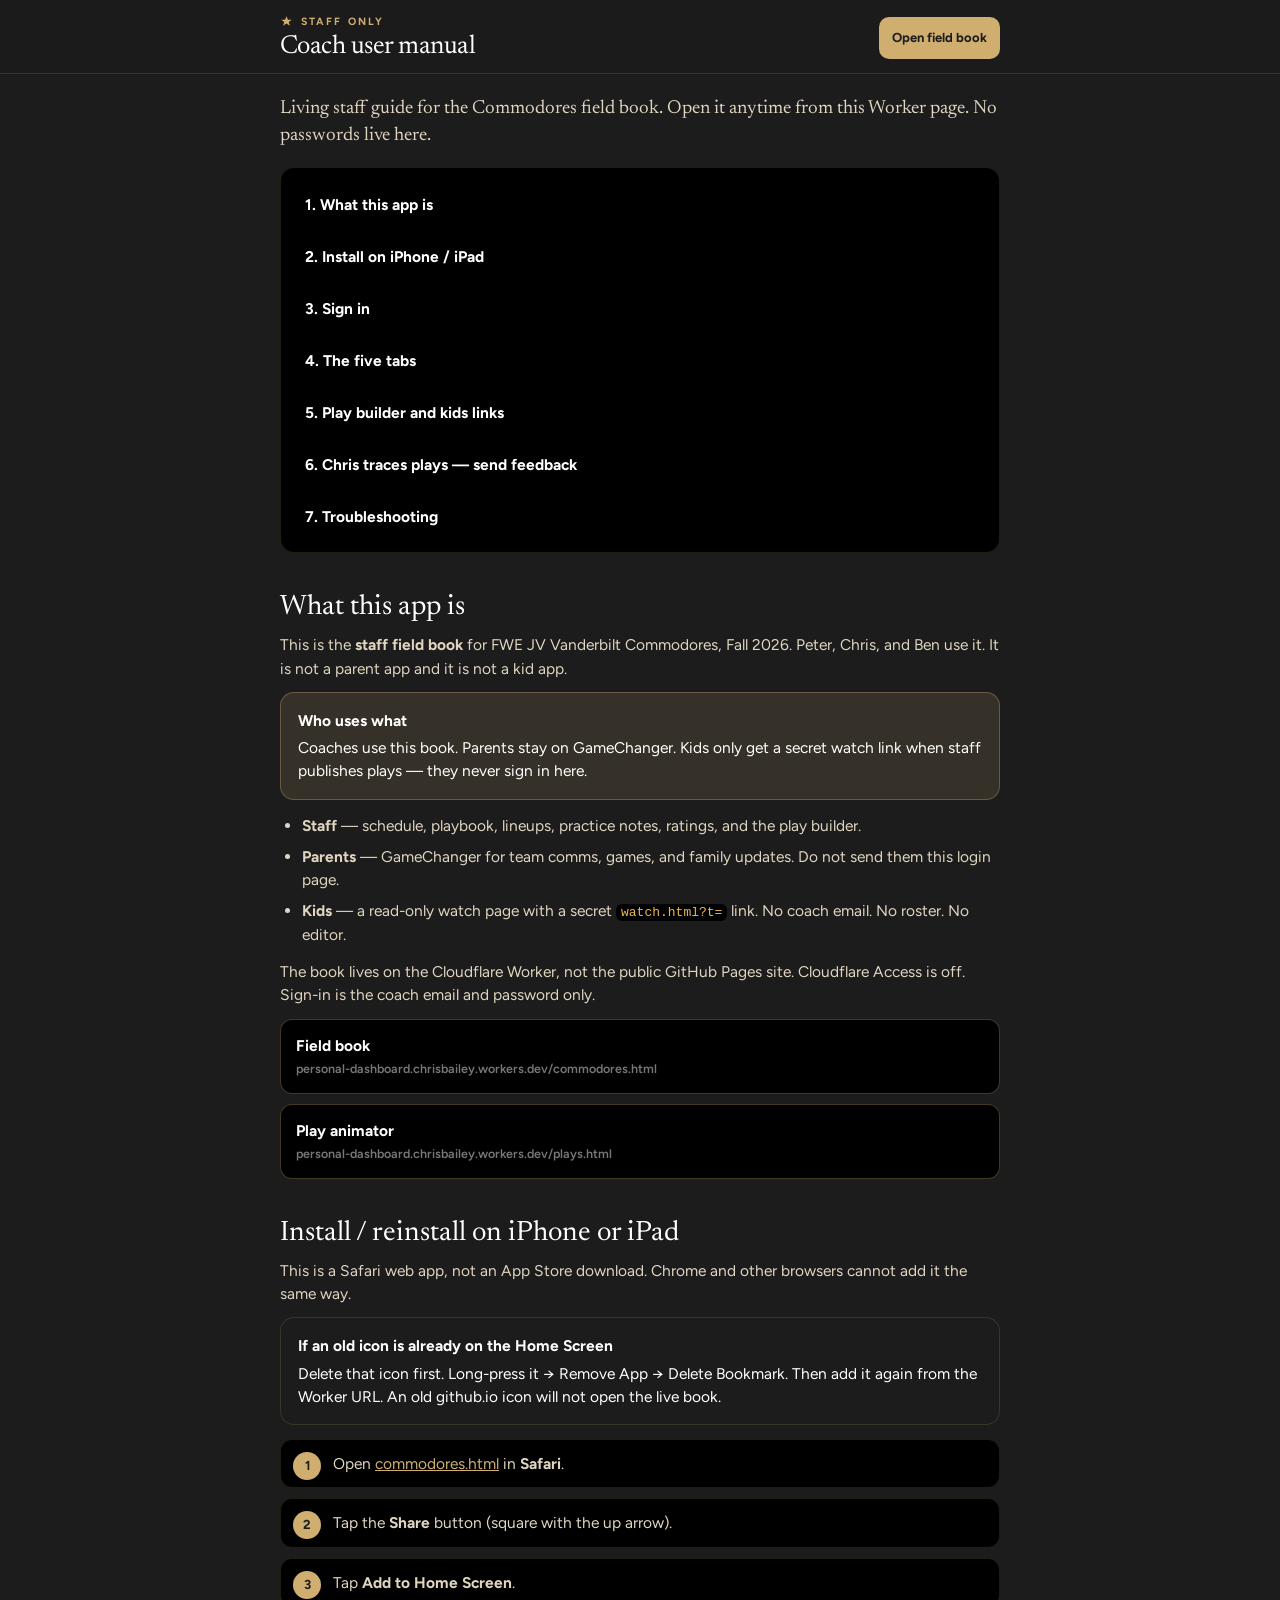
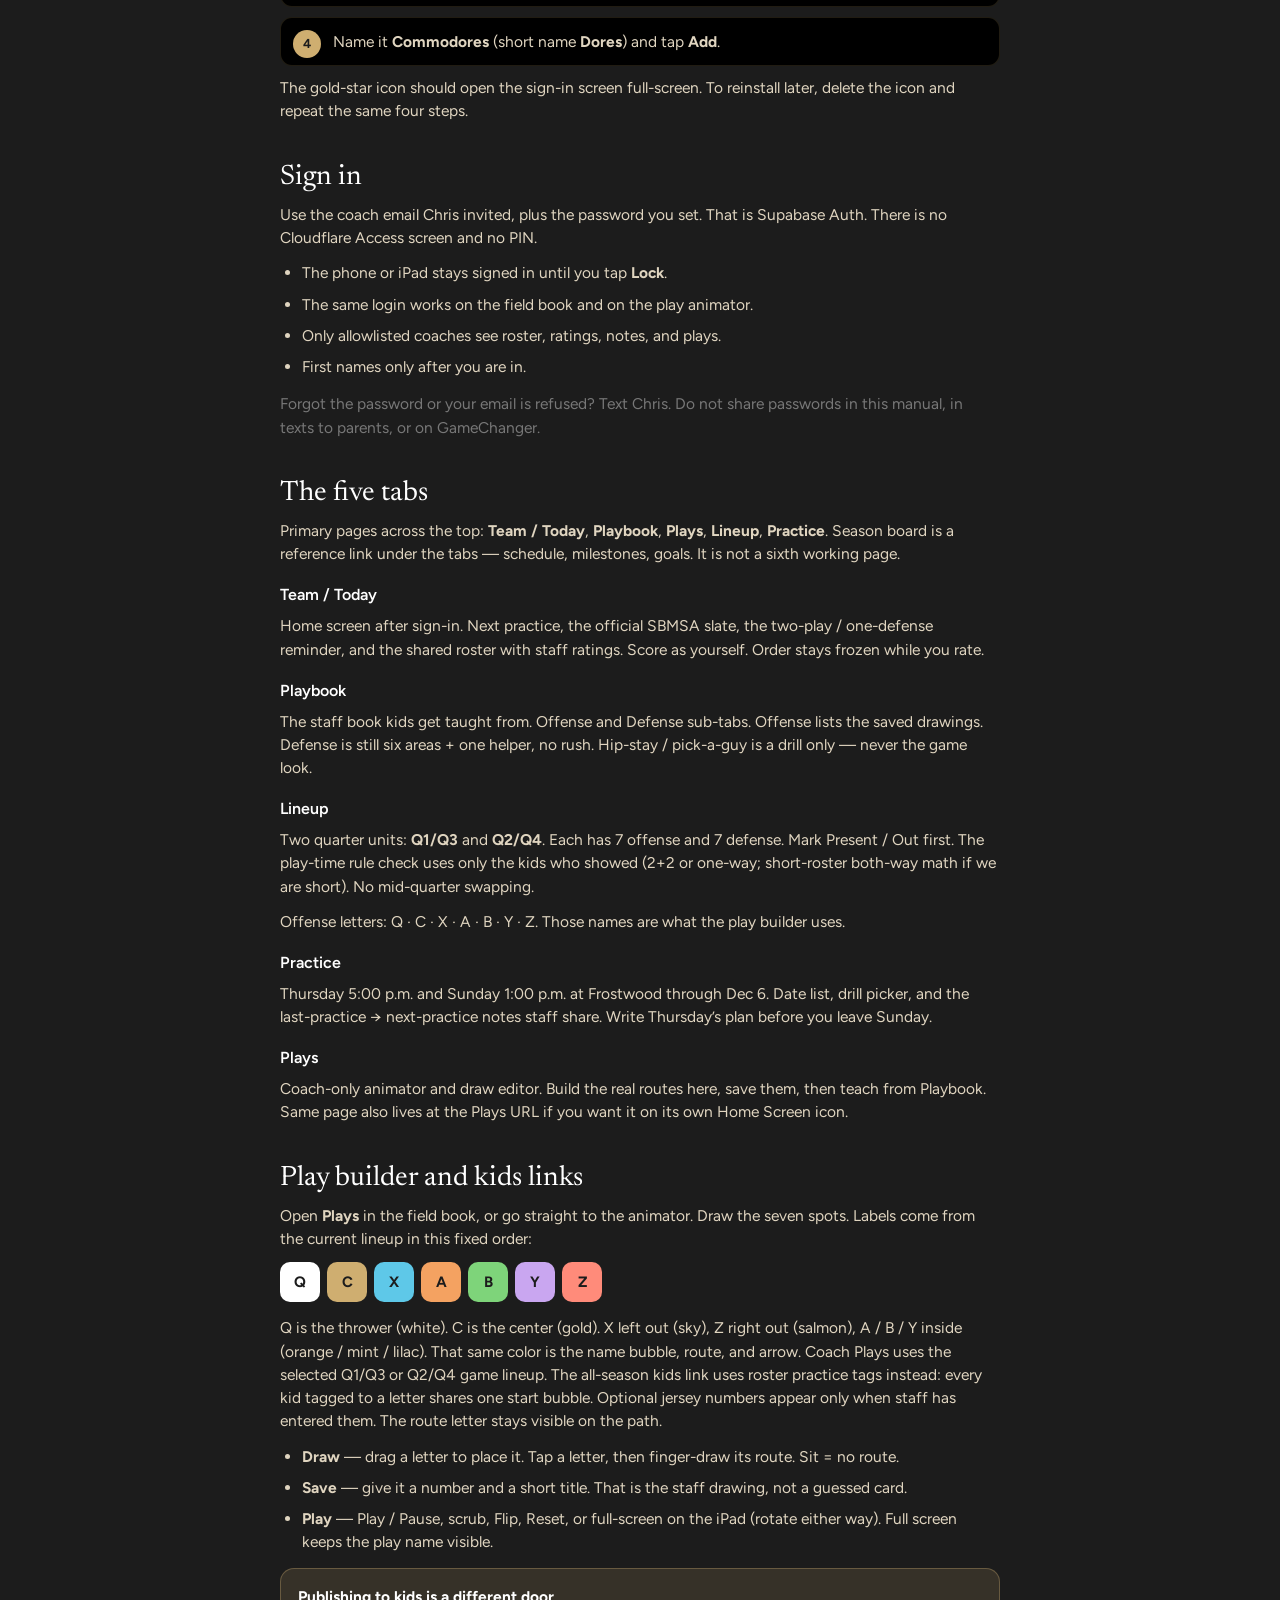
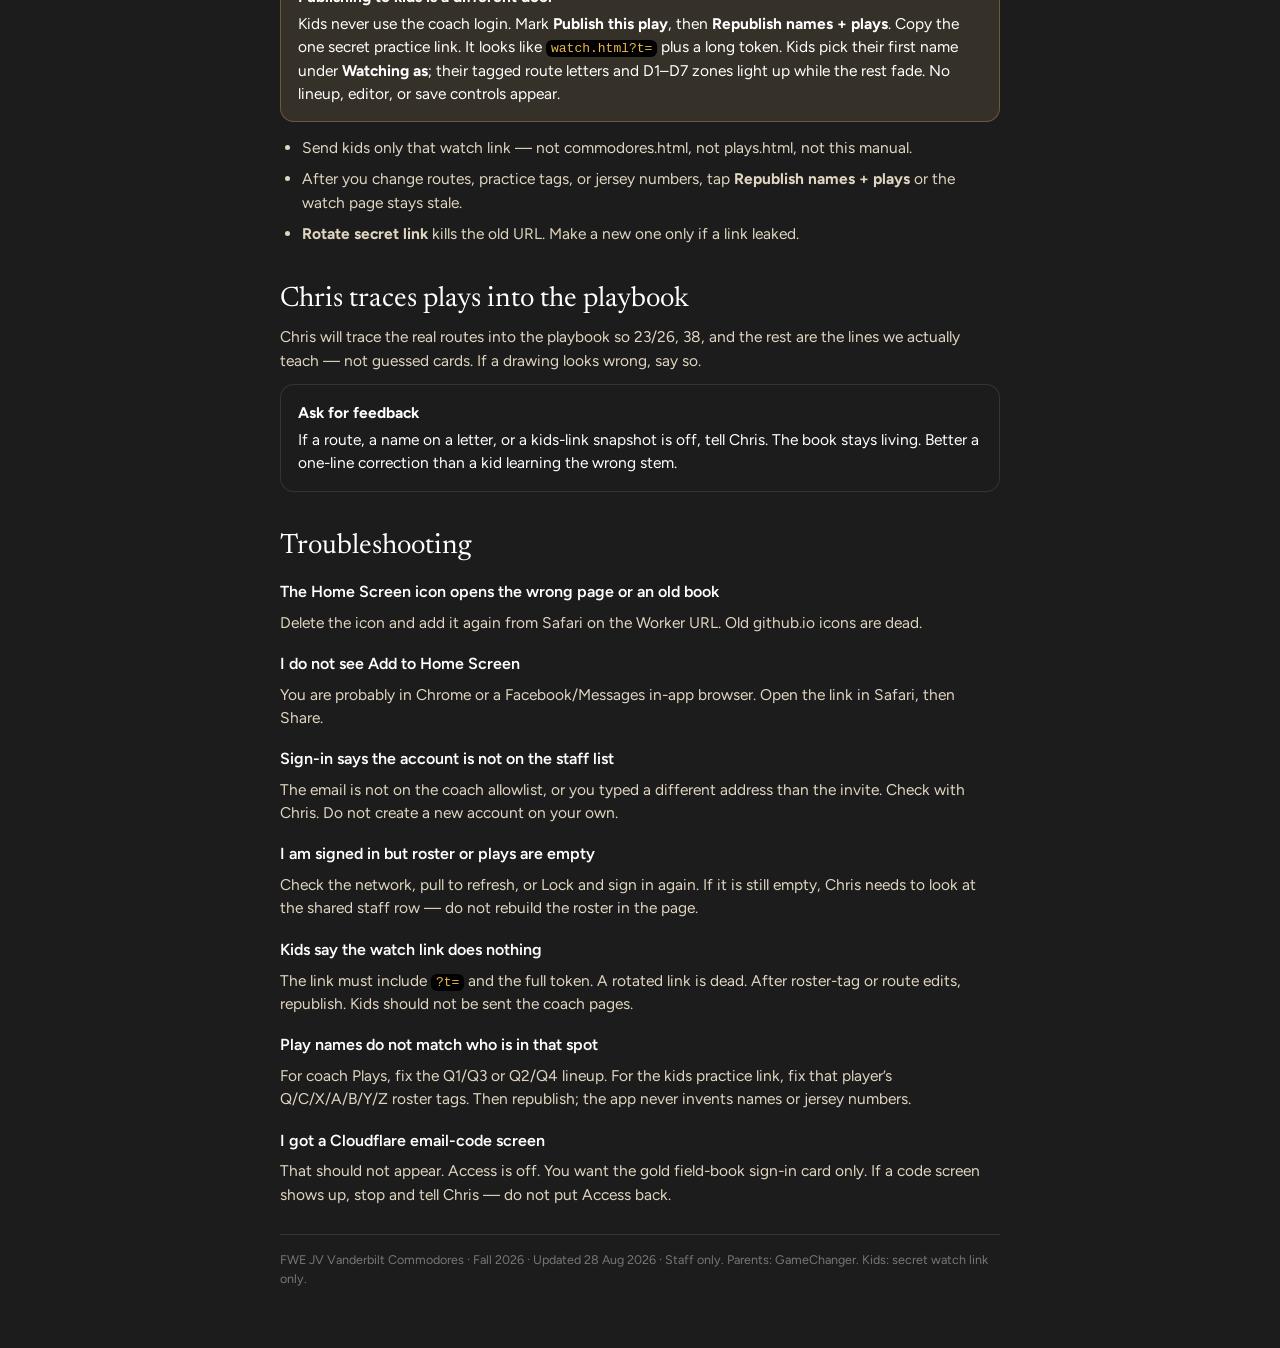
==== commit defec0c3: "Lock practice tags and game lineup name sources Co-authored-by: cbsp4809 <cbsp4809@users.noreply.git" ====
--- a/coach-manual.html
+++ b/coach-manual.html
@@ -165,7 +165,7 @@
     <div class="letters" aria-label="Offense letters">
       <b style="background:#FFFFFF">Q</b><b style="background:#CFAE70">C</b><b style="background:#5EC8E8">X</b><b style="background:#F4A261">A</b><b style="background:#7ED47A">B</b><b style="background:#C9A6F0">Y</b><b style="background:#FF8B7A">Z</b>
     </div>
-    <p>Q is the thrower (white). C is the center (gold). X left out (sky), Z right out (salmon), A / B / Y inside (orange / mint / lilac). That same color is the name bubble, route, and arrow. Pick Q1/Q3 or Q2/Q4 before assigning runners. A route can list more than one first name; optional jersey numbers appear only when staff has entered them. The route letter stays visible on the path.</p>
+    <p>Q is the thrower (white). C is the center (gold). X left out (sky), Z right out (salmon), A / B / Y inside (orange / mint / lilac). That same color is the name bubble, route, and arrow. Coach Plays uses the selected Q1/Q3 or Q2/Q4 game lineup. The all-season kids link uses roster practice tags instead: every kid tagged to a letter shares one start bubble. Optional jersey numbers appear only when staff has entered them. The route letter stays visible on the path.</p>
     <ul>
       <li><b>Draw</b> — drag a letter to place it. Tap a letter, then finger-draw its route. Sit = no route.</li>
       <li><b>Save</b> — give it a number and a short title. That is the staff drawing, not a guessed card.</li>
@@ -173,11 +173,11 @@
     </ul>
     <div class="panel gold">
       <strong>Publishing to kids is a different door</strong>
-      Kids never use the coach login. Mark <b>Publish this play</b>, then <b>Republish names + plays</b>. Copy the secret link. It looks like <code>watch.html?t=</code> plus a long token. That page is a tap-to-pick play list, then the number above the field. Full screen shows the play name. No roster, no editor, and no save.
+      Kids never use the coach login. Mark <b>Publish this play</b>, then <b>Republish names + plays</b>. Copy the one secret practice link. It looks like <code>watch.html?t=</code> plus a long token. Kids pick their first name under <b>Watching as</b>; their tagged route letters and D1–D7 zones light up while the rest fade. No lineup, editor, or save controls appear.
     </div>
     <ul>
       <li>Send kids only that watch link — not commodores.html, not plays.html, not this manual.</li>
-      <li>After you change routes or lineup names, tap <b>Republish names + plays</b> or the watch page stays stale.</li>
+      <li>After you change routes, practice tags, or jersey numbers, tap <b>Republish names + plays</b> or the watch page stays stale.</li>
       <li><b>Rotate secret link</b> kills the old URL. Make a new one only if a link leaked.</li>
     </ul>
   </section>
@@ -202,9 +202,9 @@
     <h3>I am signed in but roster or plays are empty</h3>
     <p>Check the network, pull to refresh, or Lock and sign in again. If it is still empty, Chris needs to look at the shared staff row — do not rebuild the roster in the page.</p>
     <h3>Kids say the watch link does nothing</h3>
-    <p>The link must include <code>?t=</code> and the full token. A rotated link is dead. After lineup or route edits, republish. Kids should not be sent the coach pages.</p>
+    <p>The link must include <code>?t=</code> and the full token. A rotated link is dead. After roster-tag or route edits, republish. Kids should not be sent the coach pages.</p>
     <h3>Play names do not match who is in that spot</h3>
-    <p>Fix Lineup first (Q1/Q3 or Q2/Q4), then reopen Plays and republish. Per-play runner choices override that quarter unit’s default name; they never invent names or jersey numbers.</p>
+    <p>For coach Plays, fix the Q1/Q3 or Q2/Q4 lineup. For the kids practice link, fix that player’s Q/C/X/A/B/Y/Z roster tags. Then republish; the app never invents names or jersey numbers.</p>
     <h3>I got a Cloudflare email-code screen</h3>
     <p>That should not appear. Access is off. You want the gold field-book sign-in card only. If a code screen shows up, stop and tell Chris — do not put Access back.</p>
   </section>
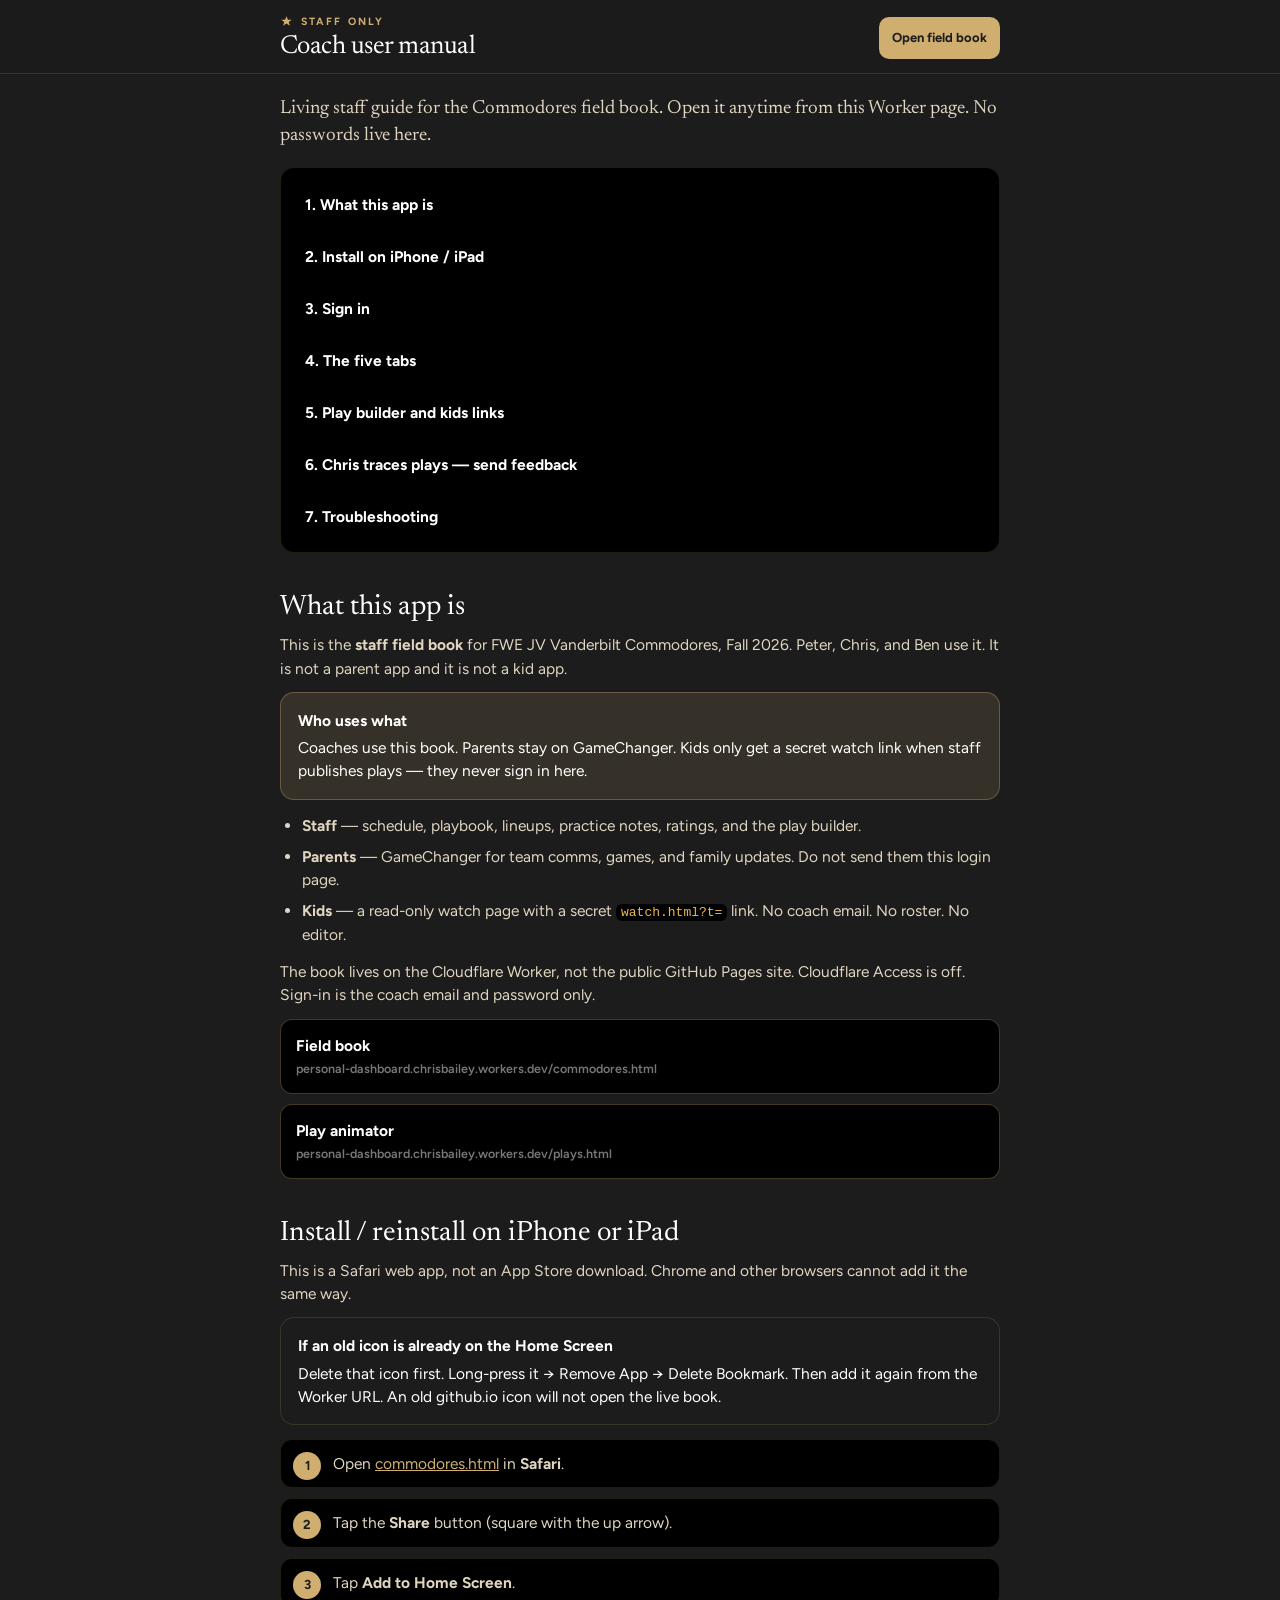
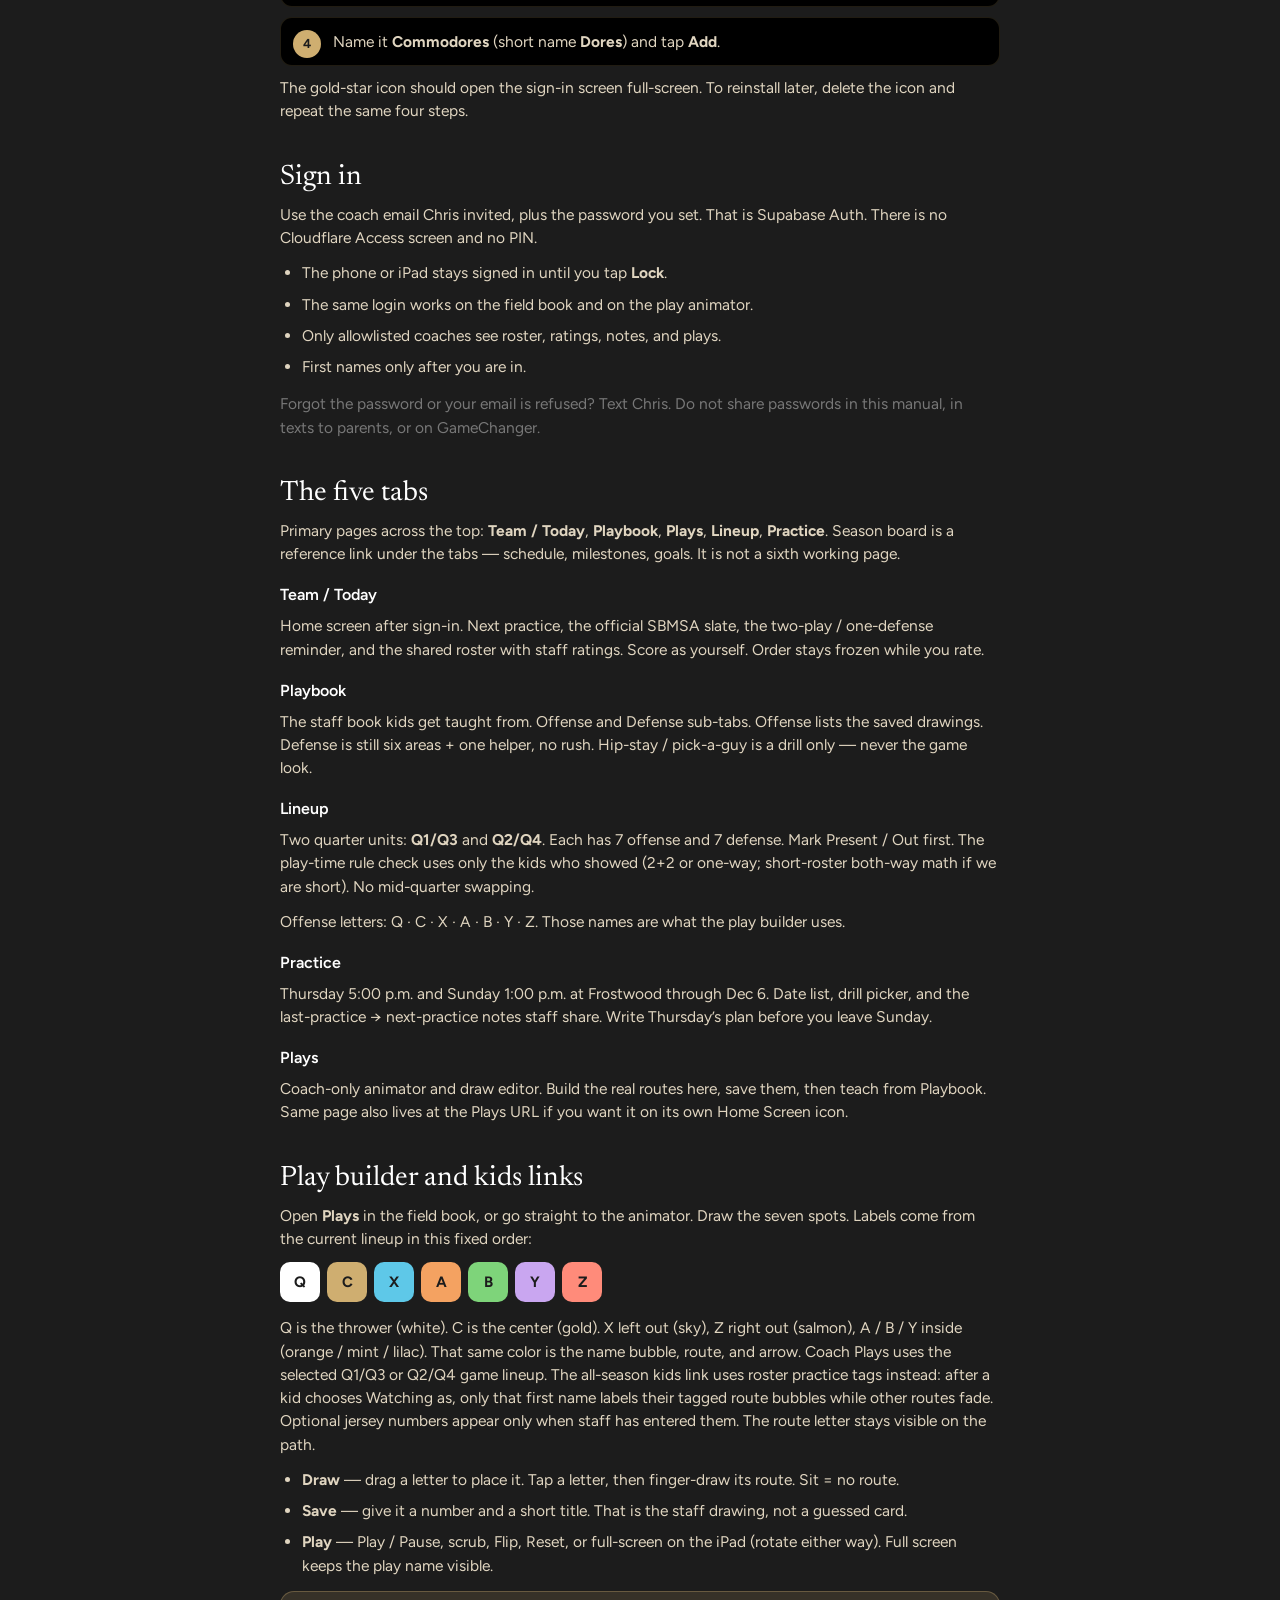
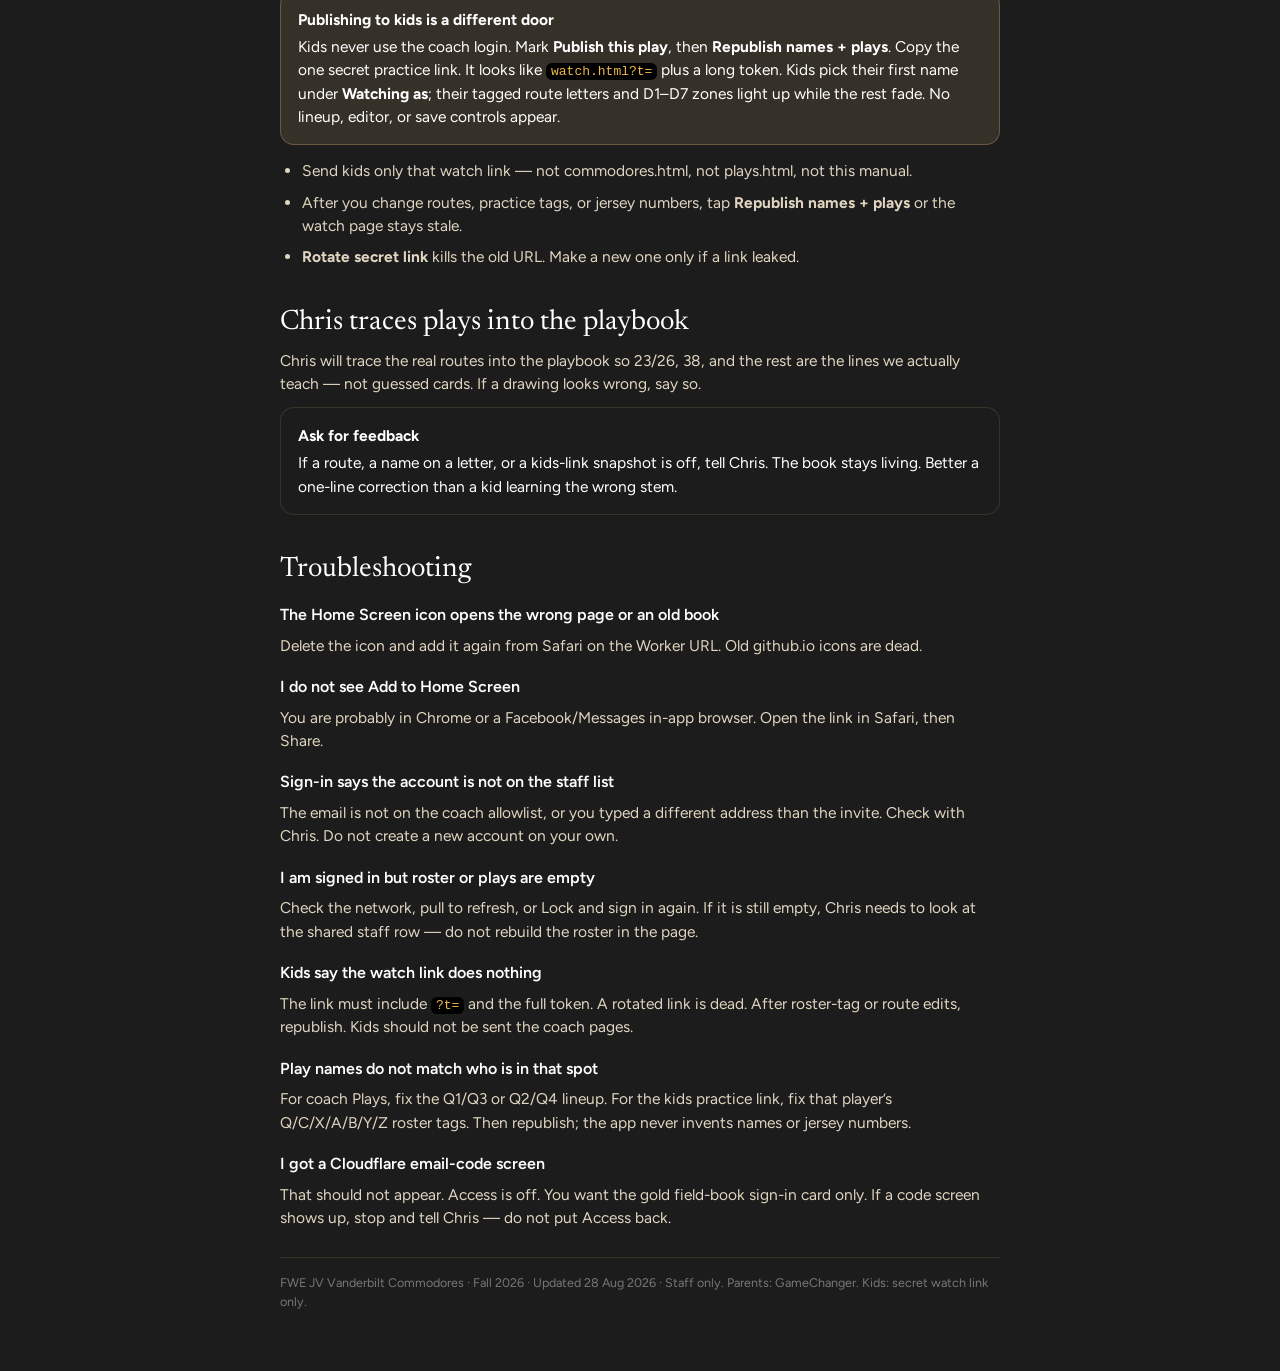
==== commit edfe181c: "Focus practice watch on the selected player Co-authored-by: cbsp4809 <cbsp4809@users.noreply.github." ====
--- a/coach-manual.html
+++ b/coach-manual.html
@@ -165,7 +165,7 @@
     <div class="letters" aria-label="Offense letters">
       <b style="background:#FFFFFF">Q</b><b style="background:#CFAE70">C</b><b style="background:#5EC8E8">X</b><b style="background:#F4A261">A</b><b style="background:#7ED47A">B</b><b style="background:#C9A6F0">Y</b><b style="background:#FF8B7A">Z</b>
     </div>
-    <p>Q is the thrower (white). C is the center (gold). X left out (sky), Z right out (salmon), A / B / Y inside (orange / mint / lilac). That same color is the name bubble, route, and arrow. Coach Plays uses the selected Q1/Q3 or Q2/Q4 game lineup. The all-season kids link uses roster practice tags instead: every kid tagged to a letter shares one start bubble. Optional jersey numbers appear only when staff has entered them. The route letter stays visible on the path.</p>
+    <p>Q is the thrower (white). C is the center (gold). X left out (sky), Z right out (salmon), A / B / Y inside (orange / mint / lilac). That same color is the name bubble, route, and arrow. Coach Plays uses the selected Q1/Q3 or Q2/Q4 game lineup. The all-season kids link uses roster practice tags instead: after a kid chooses Watching as, only that first name labels their tagged route bubbles while other routes fade. Optional jersey numbers appear only when staff has entered them. The route letter stays visible on the path.</p>
     <ul>
       <li><b>Draw</b> — drag a letter to place it. Tap a letter, then finger-draw its route. Sit = no route.</li>
       <li><b>Save</b> — give it a number and a short title. That is the staff drawing, not a guessed card.</li>
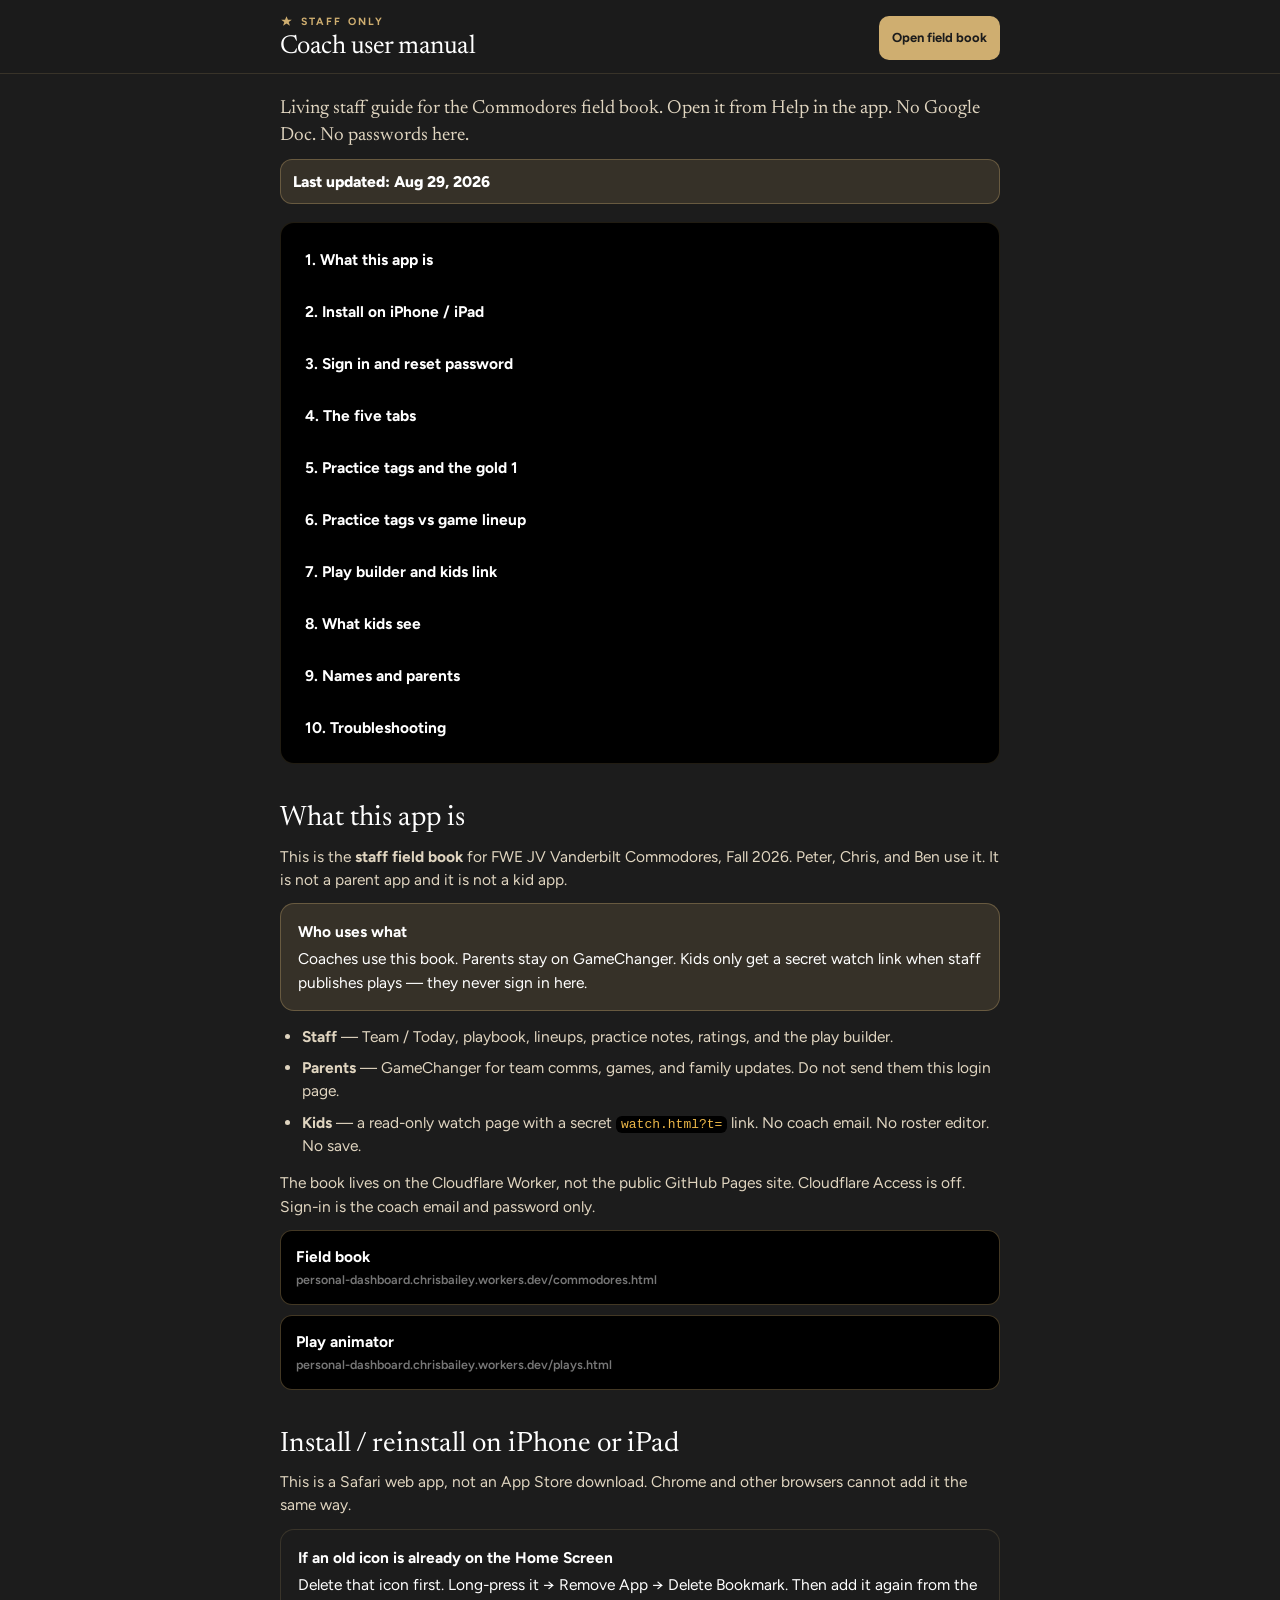
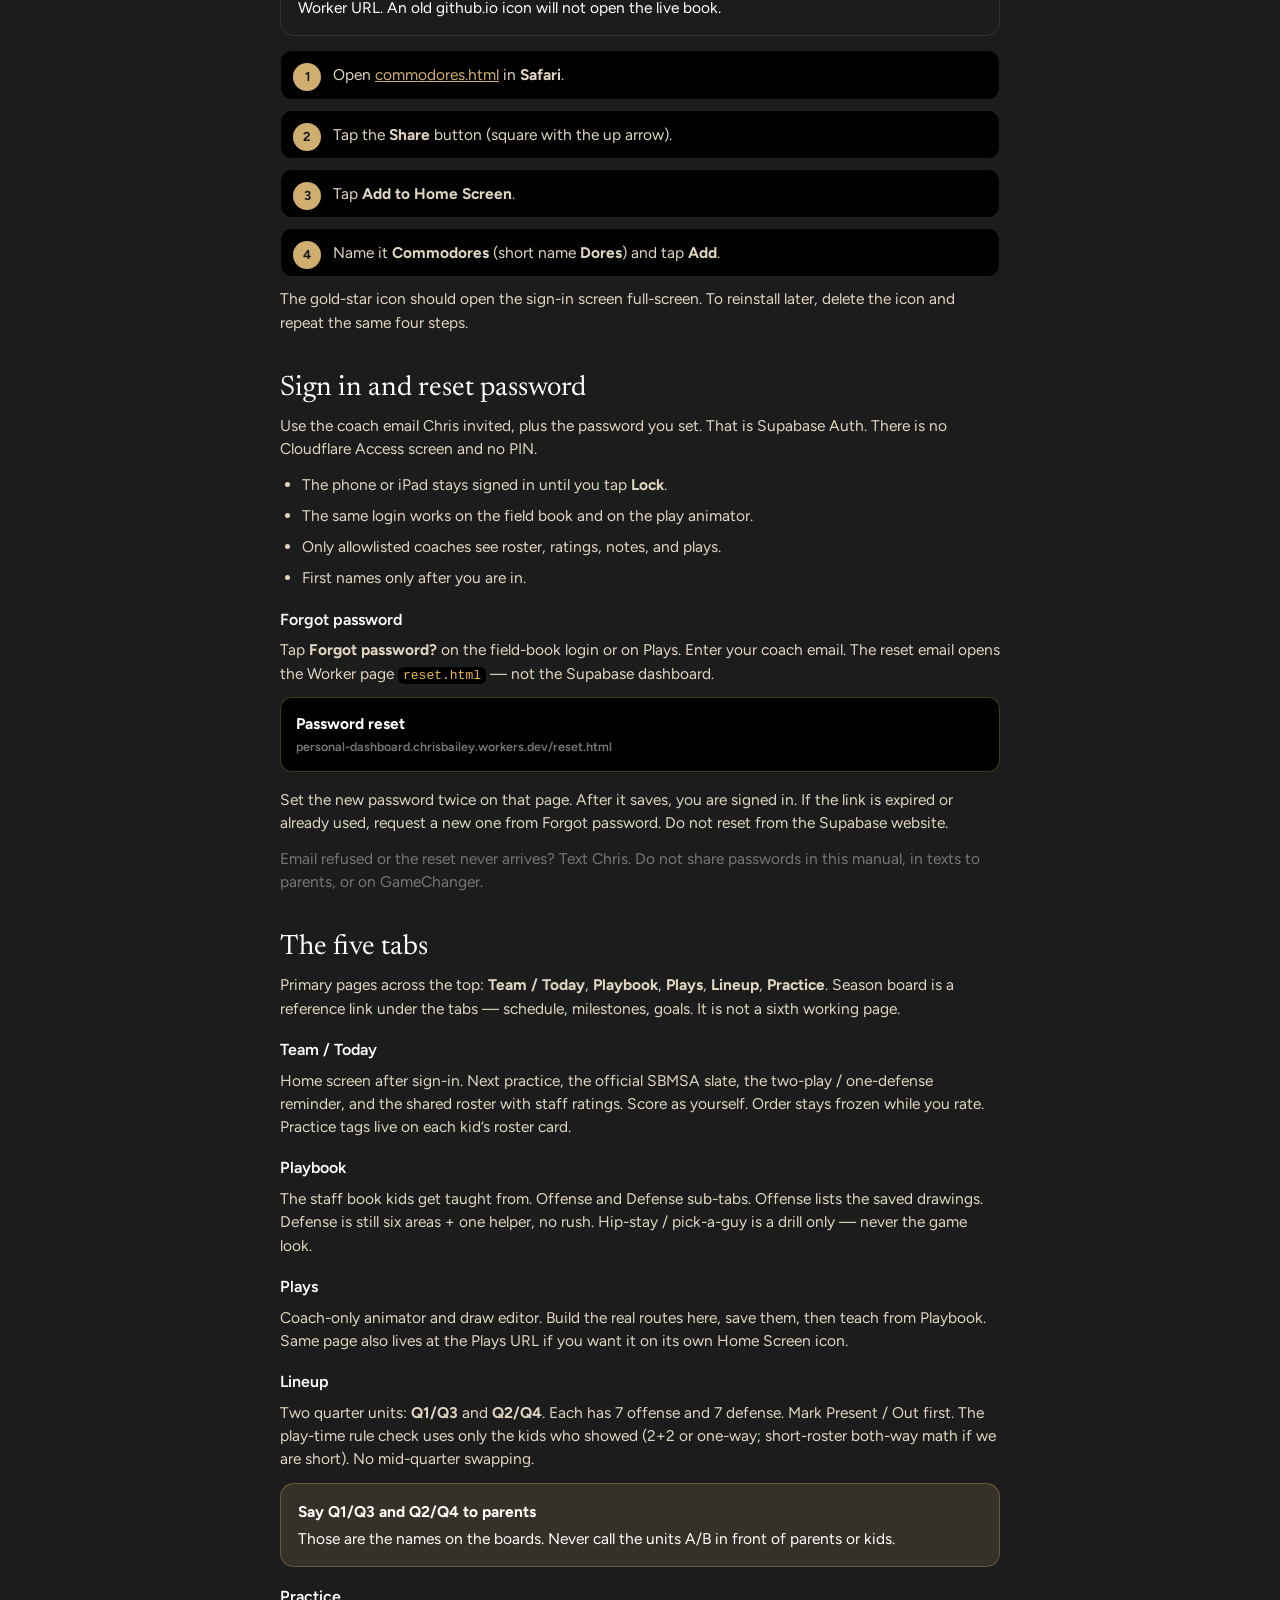
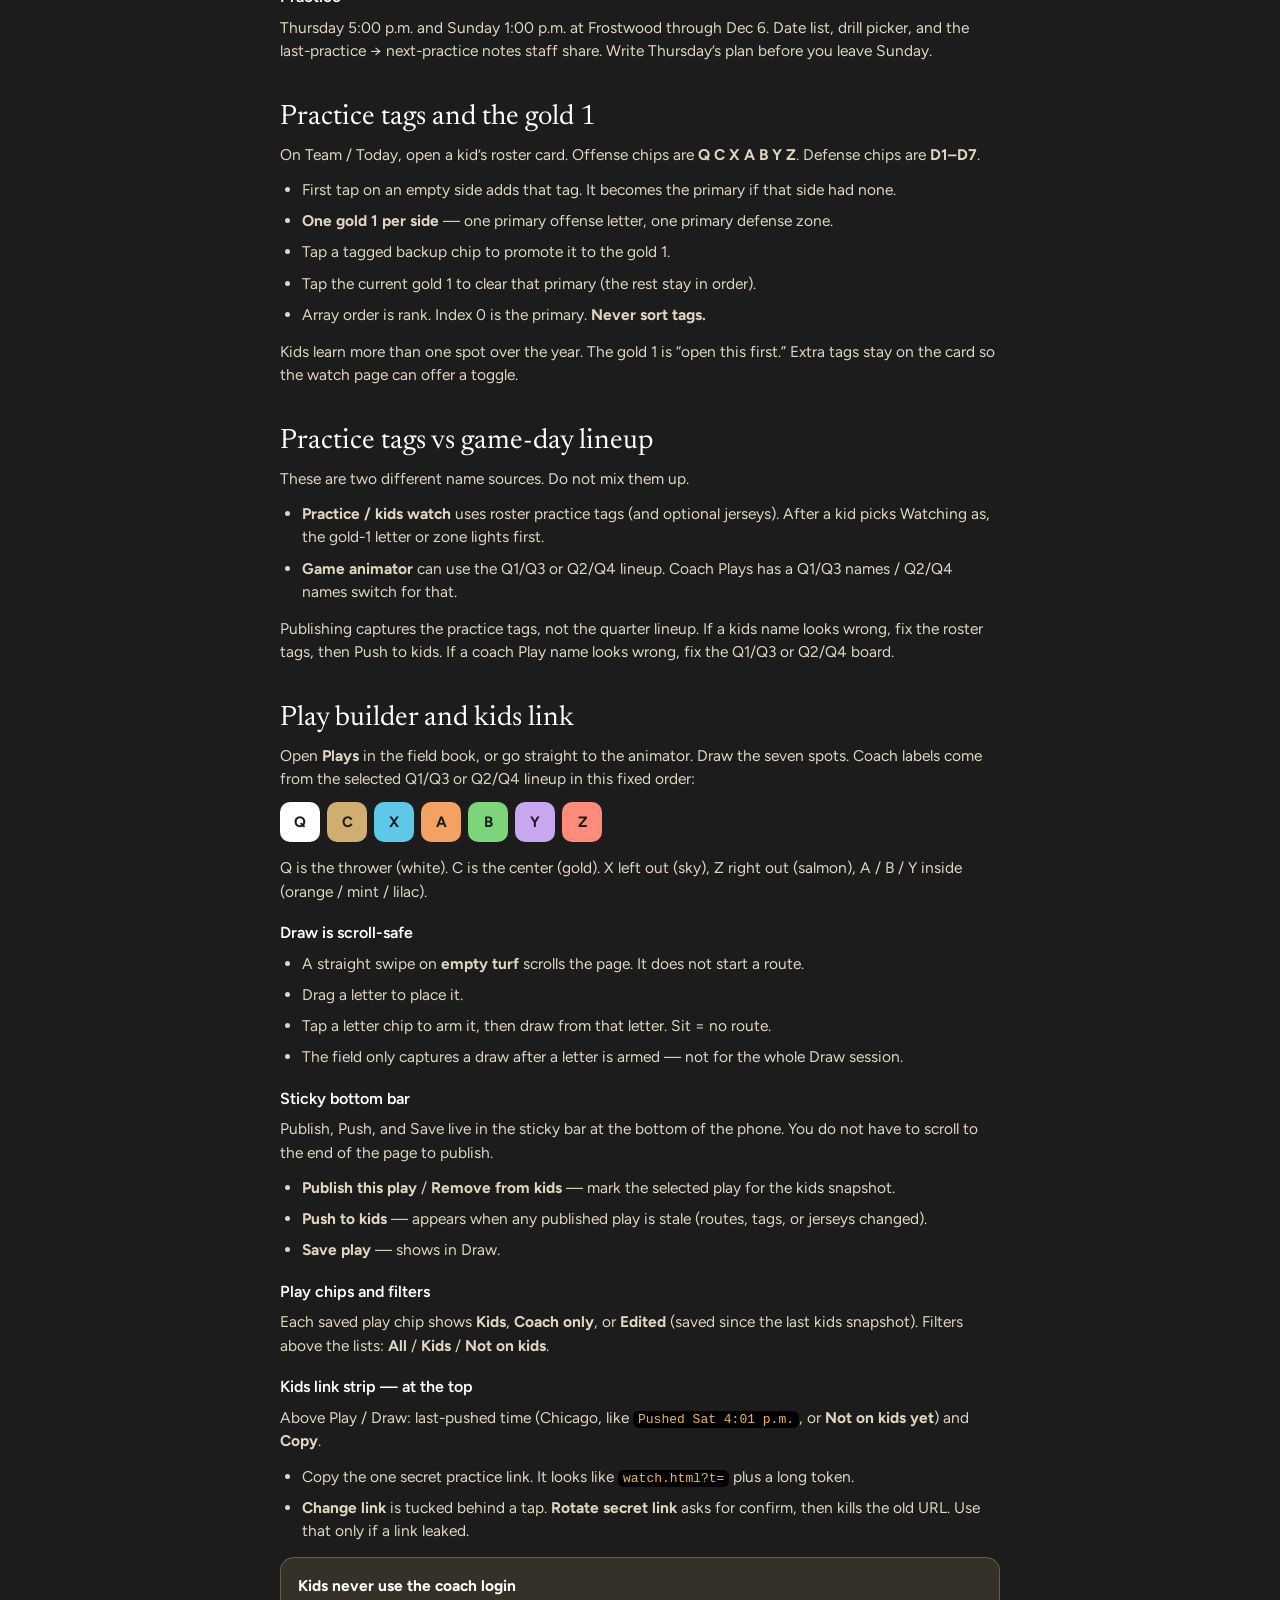
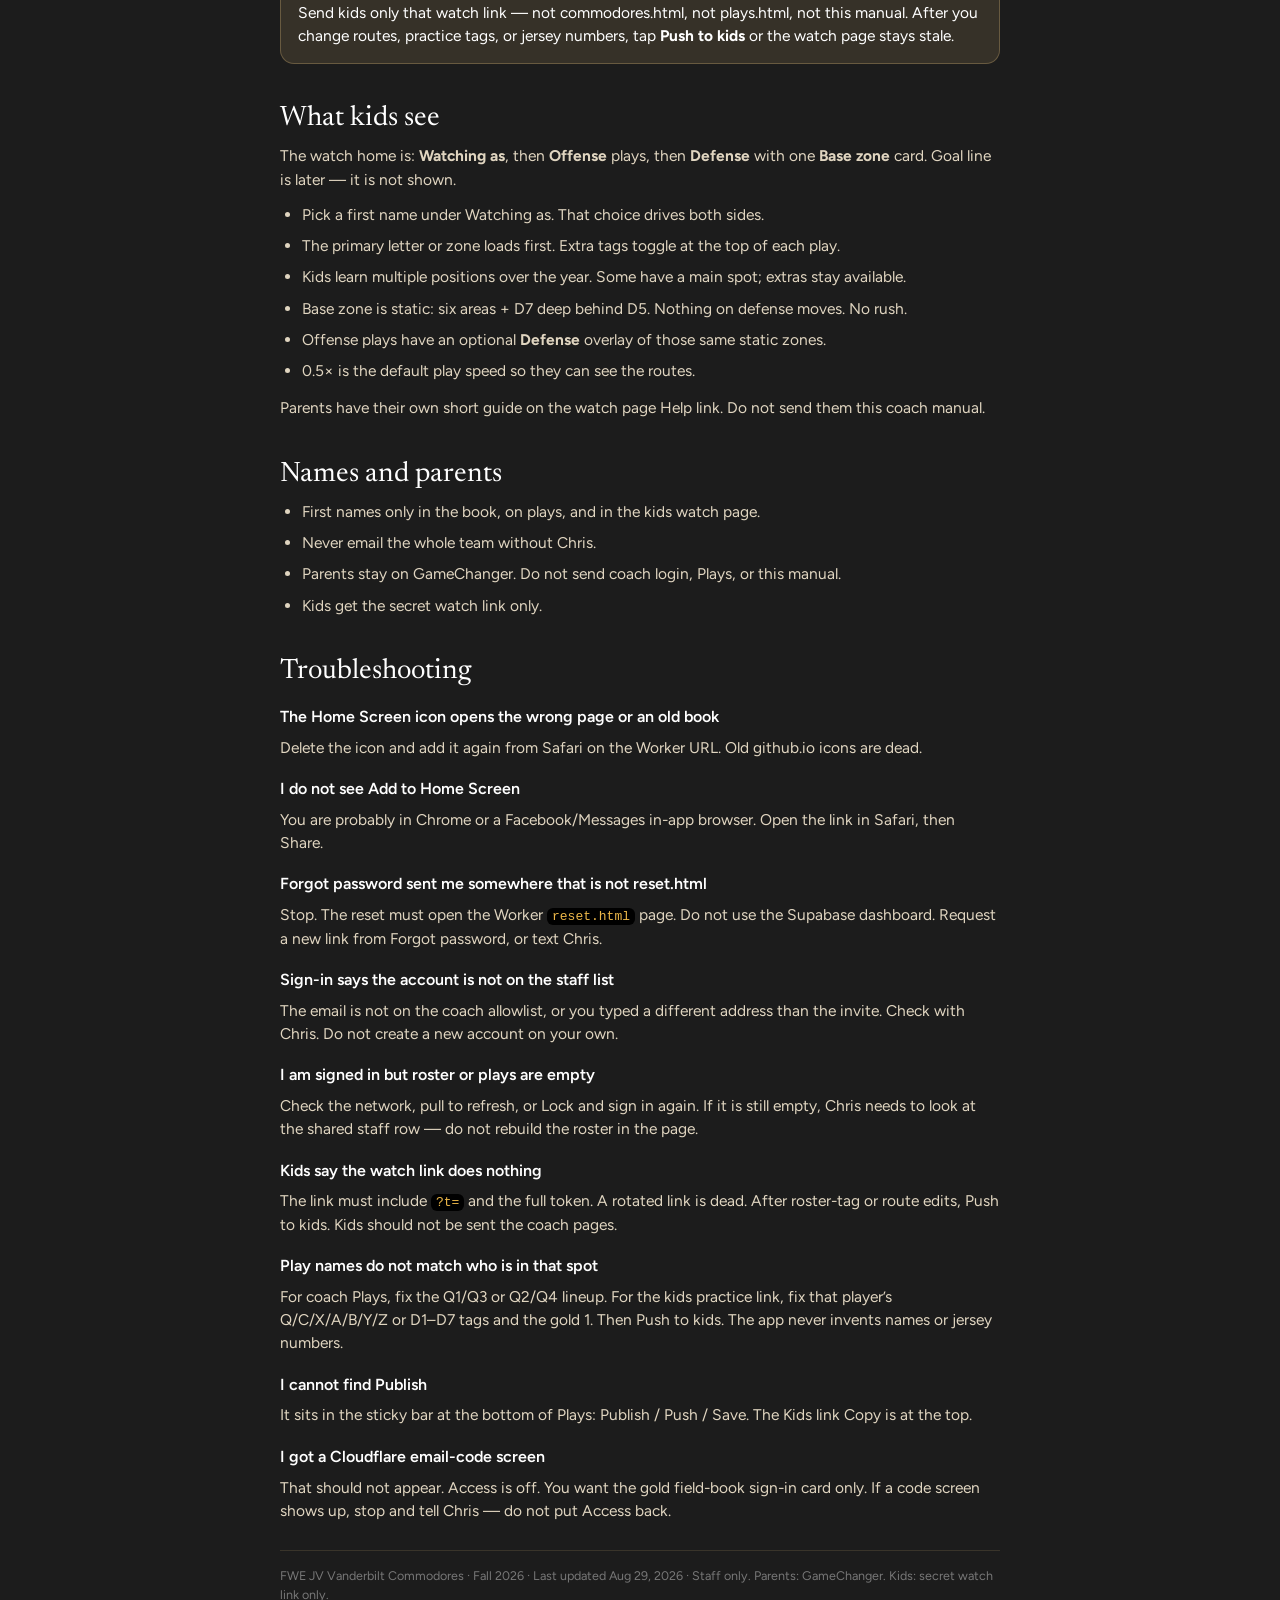
==== commit bdefda4e: "Add living coach and parent manuals in the Commodores apps Keep staff Help on the Worker coach-manua" ====
--- a/coach-manual.html
+++ b/coach-manual.html
@@ -32,10 +32,11 @@
 .kicker{display:flex;align-items:center;gap:8px;margin:0 0 4px;color:var(--gold);font-size:10.5px;font-weight:700;letter-spacing:.2em;text-transform:uppercase}
 .star{width:13px;height:13px;flex:none;fill:var(--gold)}
 .mast h1{margin:0;font:400 26px/1.05 var(--serif);letter-spacing:-.02em}
-.btn{min-height:42px;border:1px solid var(--strong);border-radius:10px;padding:8px 13px;background:transparent;color:var(--soft);font:700 13px var(--sans);text-decoration:none;display:inline-flex;align-items:center;justify-content:center;white-space:nowrap}
+.btn{min-height:44px;min-width:44px;border:1px solid var(--strong);border-radius:10px;padding:8px 13px;background:transparent;color:var(--soft);font:700 13px var(--sans);text-decoration:none;display:inline-flex;align-items:center;justify-content:center;white-space:nowrap}
 .btn.gold{border:0;background:var(--gold);color:#1C1C1C}
 main{width:min(760px,100%);margin:auto;padding:22px 20px calc(48px + env(safe-area-inset-bottom,0px))}
-.lede{margin:0 0 18px;color:var(--soft);font:400 19px/1.4 var(--serif)}
+.lede{margin:0 0 10px;color:var(--soft);font:400 19px/1.4 var(--serif)}
+.updated{margin:0 0 18px;padding:10px 12px;border:1px solid rgba(207,174,112,.32);border-radius:12px;background:var(--gold-soft);color:var(--ink);font-weight:800}
 .toc{display:grid;gap:8px;margin:0 0 28px;padding:14px;background:var(--bg-2);border:1px solid var(--line);border-radius:14px}
 .toc a{min-height:44px;display:flex;align-items:center;padding:8px 10px;border-radius:10px;color:var(--ink);font-weight:700;text-decoration:none}
 .toc a:hover,.toc a:focus{background:var(--gold-soft);outline:none}
@@ -49,7 +50,7 @@
 .panel.gold{background:var(--gold-soft);border-color:rgba(207,174,112,.32)}
 .panel strong{display:block;margin-bottom:4px;color:var(--ink)}
 .urls{display:grid;gap:10px;margin:0 0 16px}
-.urls a{display:block;padding:14px 15px;border:1px solid var(--strong);border-radius:12px;background:var(--bg-2);color:var(--ink);font-weight:700;text-decoration:none;overflow-wrap:anywhere}
+.urls a{display:block;padding:14px 15px;border:1px solid var(--strong);border-radius:12px;background:var(--bg-2);color:var(--ink);font-weight:700;text-decoration:none;overflow-wrap:anywhere;min-height:44px}
 .urls a span{display:block;margin-top:3px;color:var(--muted);font-size:12.5px;font-weight:600}
 .letters{display:flex;flex-wrap:wrap;gap:7px;margin:0 0 14px}
 .letters b{min-width:40px;min-height:40px;display:grid;place-items:center;border-radius:10px;background:var(--gold);color:#1C1C1C;font-size:15px}
@@ -79,16 +80,20 @@
 </header>
 
 <main>
-  <p class="lede">Living staff guide for the Commodores field book. Open it anytime from this Worker page. No passwords live here.</p>
+  <p class="lede">Living staff guide for the Commodores field book. Open it from Help in the app. No Google Doc. No passwords here.</p>
+  <p class="updated">Last updated: Aug 29, 2026</p>
 
   <nav class="toc" aria-label="Manual sections">
     <a href="#what">1. What this app is</a>
     <a href="#install">2. Install on iPhone / iPad</a>
-    <a href="#signin">3. Sign in</a>
+    <a href="#signin">3. Sign in and reset password</a>
     <a href="#tabs">4. The five tabs</a>
-    <a href="#plays">5. Play builder and kids links</a>
-    <a href="#trace">6. Chris traces plays — send feedback</a>
-    <a href="#fix">7. Troubleshooting</a>
+    <a href="#tags">5. Practice tags and the gold 1</a>
+    <a href="#lineup">6. Practice tags vs game lineup</a>
+    <a href="#plays">7. Play builder and kids link</a>
+    <a href="#kids">8. What kids see</a>
+    <a href="#comms">9. Names and parents</a>
+    <a href="#fix">10. Troubleshooting</a>
   </nav>
 
   <section id="what">
@@ -99,9 +104,9 @@
       Coaches use this book. Parents stay on GameChanger. Kids only get a secret watch link when staff publishes plays — they never sign in here.
     </div>
     <ul>
-      <li><b>Staff</b> — schedule, playbook, lineups, practice notes, ratings, and the play builder.</li>
+      <li><b>Staff</b> — Team / Today, playbook, lineups, practice notes, ratings, and the play builder.</li>
       <li><b>Parents</b> — GameChanger for team comms, games, and family updates. Do not send them this login page.</li>
-      <li><b>Kids</b> — a read-only watch page with a secret <code>watch.html?t=</code> link. No coach email. No roster. No editor.</li>
+      <li><b>Kids</b> — a read-only watch page with a secret <code>watch.html?t=</code> link. No coach email. No roster editor. No save.</li>
     </ul>
     <p>The book lives on the Cloudflare Worker, not the public GitHub Pages site. Cloudflare Access is off. Sign-in is the coach email and password only.</p>
     <div class="urls">
@@ -127,7 +132,7 @@
   </section>
 
   <section id="signin">
-    <h2>Sign in</h2>
+    <h2>Sign in and reset password</h2>
     <p>Use the coach email Chris invited, plus the password you set. That is Supabase Auth. There is no Cloudflare Access screen and no PIN.</p>
     <ul>
       <li>The phone or iPad stays signed in until you tap <b>Lock</b>.</li>
@@ -135,7 +140,13 @@
       <li>Only allowlisted coaches see roster, ratings, notes, and plays.</li>
       <li>First names only after you are in.</li>
     </ul>
-    <p class="muted">Forgot the password or your email is refused? Text Chris. Do not share passwords in this manual, in texts to parents, or on GameChanger.</p>
+    <h3>Forgot password</h3>
+    <p>Tap <b>Forgot password?</b> on the field-book login or on Plays. Enter your coach email. The reset email opens the Worker page <code>reset.html</code> — not the Supabase dashboard.</p>
+    <div class="urls">
+      <a href="https://personal-dashboard.chrisbailey.workers.dev/reset.html">Password reset<span>personal-dashboard.chrisbailey.workers.dev/reset.html</span></a>
+    </div>
+    <p>Set the new password twice on that page. After it saves, you are signed in. If the link is expired or already used, request a new one from Forgot password. Do not reset from the Supabase website.</p>
+    <p class="muted">Email refused or the reset never arrives? Text Chris. Do not share passwords in this manual, in texts to parents, or on GameChanger.</p>
   </section>
 
   <section id="tabs">
@@ -143,52 +154,109 @@
     <p>Primary pages across the top: <b>Team / Today</b>, <b>Playbook</b>, <b>Plays</b>, <b>Lineup</b>, <b>Practice</b>. Season board is a reference link under the tabs — schedule, milestones, goals. It is not a sixth working page.</p>
 
     <h3>Team / Today</h3>
-    <p>Home screen after sign-in. Next practice, the official SBMSA slate, the two-play / one-defense reminder, and the shared roster with staff ratings. Score as yourself. Order stays frozen while you rate.</p>
+    <p>Home screen after sign-in. Next practice, the official SBMSA slate, the two-play / one-defense reminder, and the shared roster with staff ratings. Score as yourself. Order stays frozen while you rate. Practice tags live on each kid’s roster card.</p>
 
     <h3>Playbook</h3>
     <p>The staff book kids get taught from. Offense and Defense sub-tabs. Offense lists the saved drawings. Defense is still six areas + one helper, no rush. Hip-stay / pick-a-guy is a drill only — never the game look.</p>
 
+    <h3>Plays</h3>
+    <p>Coach-only animator and draw editor. Build the real routes here, save them, then teach from Playbook. Same page also lives at the Plays URL if you want it on its own Home Screen icon.</p>
+
     <h3>Lineup</h3>
     <p>Two quarter units: <b>Q1/Q3</b> and <b>Q2/Q4</b>. Each has 7 offense and 7 defense. Mark Present / Out first. The play-time rule check uses only the kids who showed (2+2 or one-way; short-roster both-way math if we are short). No mid-quarter swapping.</p>
-    <p>Offense letters: Q · C · X · A · B · Y · Z. Those names are what the play builder uses.</p>
+    <div class="panel gold">
+      <strong>Say Q1/Q3 and Q2/Q4 to parents</strong>
+      Those are the names on the boards. Never call the units A/B in front of parents or kids.
+    </div>
 
     <h3>Practice</h3>
     <p>Thursday 5:00 p.m. and Sunday 1:00 p.m. at Frostwood through Dec 6. Date list, drill picker, and the last-practice → next-practice notes staff share. Write Thursday’s plan before you leave Sunday.</p>
-
-    <h3>Plays</h3>
-    <p>Coach-only animator and draw editor. Build the real routes here, save them, then teach from Playbook. Same page also lives at the Plays URL if you want it on its own Home Screen icon.</p>
+  </section>
+
+  <section id="tags">
+    <h2>Practice tags and the gold 1</h2>
+    <p>On Team / Today, open a kid’s roster card. Offense chips are <b>Q C X A B Y Z</b>. Defense chips are <b>D1–D7</b>.</p>
+    <ul>
+      <li>First tap on an empty side adds that tag. It becomes the primary if that side had none.</li>
+      <li><b>One gold 1 per side</b> — one primary offense letter, one primary defense zone.</li>
+      <li>Tap a tagged backup chip to promote it to the gold 1.</li>
+      <li>Tap the current gold 1 to clear that primary (the rest stay in order).</li>
+      <li>Array order is rank. Index 0 is the primary. <b>Never sort tags.</b></li>
+    </ul>
+    <p>Kids learn more than one spot over the year. The gold 1 is “open this first.” Extra tags stay on the card so the watch page can offer a toggle.</p>
+  </section>
+
+  <section id="lineup">
+    <h2>Practice tags vs game-day lineup</h2>
+    <p>These are two different name sources. Do not mix them up.</p>
+    <ul>
+      <li><b>Practice / kids watch</b> uses roster practice tags (and optional jerseys). After a kid picks Watching as, the gold-1 letter or zone lights first.</li>
+      <li><b>Game animator</b> can use the Q1/Q3 or Q2/Q4 lineup. Coach Plays has a Q1/Q3 names / Q2/Q4 names switch for that.</li>
+    </ul>
+    <p>Publishing captures the practice tags, not the quarter lineup. If a kids name looks wrong, fix the roster tags, then Push to kids. If a coach Play name looks wrong, fix the Q1/Q3 or Q2/Q4 board.</p>
   </section>
 
   <section id="plays">
-    <h2>Play builder and kids links</h2>
-    <p>Open <b>Plays</b> in the field book, or go straight to the animator. Draw the seven spots. Labels come from the current lineup in this fixed order:</p>
+    <h2>Play builder and kids link</h2>
+    <p>Open <b>Plays</b> in the field book, or go straight to the animator. Draw the seven spots. Coach labels come from the selected Q1/Q3 or Q2/Q4 lineup in this fixed order:</p>
     <div class="letters" aria-label="Offense letters">
-      <b style="background:#FFFFFF">Q</b><b style="background:#CFAE70">C</b><b style="background:#5EC8E8">X</b><b style="background:#F4A261">A</b><b style="background:#7ED47A">B</b><b style="background:#C9A6F0">Y</b><b style="background:#FF8B7A">Z</b>
-    </div>
-    <p>Q is the thrower (white). C is the center (gold). X left out (sky), Z right out (salmon), A / B / Y inside (orange / mint / lilac). That same color is the name bubble, route, and arrow. Coach Plays uses the selected Q1/Q3 or Q2/Q4 game lineup. The all-season kids link uses roster practice tags instead: after a kid chooses Watching as, only that first name labels their tagged route bubbles while other routes fade. Optional jersey numbers appear only when staff has entered them. The route letter stays visible on the path.</p>
-    <ul>
-      <li><b>Draw</b> — drag a letter to place it. Tap a letter, then finger-draw its route. Sit = no route.</li>
-      <li><b>Save</b> — give it a number and a short title. That is the staff drawing, not a guessed card.</li>
-      <li><b>Play</b> — Play / Pause, scrub, Flip, Reset, or full-screen on the iPad (rotate either way). Full screen keeps the play name visible.</li>
+      <b style="background:#FFFFFF;color:#1C1C1C">Q</b><b style="background:#CFAE70">C</b><b style="background:#5EC8E8">X</b><b style="background:#F4A261">A</b><b style="background:#7ED47A">B</b><b style="background:#C9A6F0">Y</b><b style="background:#FF8B7A">Z</b>
+    </div>
+    <p>Q is the thrower (white). C is the center (gold). X left out (sky), Z right out (salmon), A / B / Y inside (orange / mint / lilac).</p>
+
+    <h3>Draw is scroll-safe</h3>
+    <ul>
+      <li>A straight swipe on <b>empty turf</b> scrolls the page. It does not start a route.</li>
+      <li>Drag a letter to place it.</li>
+      <li>Tap a letter chip to arm it, then draw from that letter. Sit = no route.</li>
+      <li>The field only captures a draw after a letter is armed — not for the whole Draw session.</li>
+    </ul>
+
+    <h3>Sticky bottom bar</h3>
+    <p>Publish, Push, and Save live in the sticky bar at the bottom of the phone. You do not have to scroll to the end of the page to publish.</p>
+    <ul>
+      <li><b>Publish this play</b> / <b>Remove from kids</b> — mark the selected play for the kids snapshot.</li>
+      <li><b>Push to kids</b> — appears when any published play is stale (routes, tags, or jerseys changed).</li>
+      <li><b>Save play</b> — shows in Draw.</li>
+    </ul>
+
+    <h3>Play chips and filters</h3>
+    <p>Each saved play chip shows <b>Kids</b>, <b>Coach only</b>, or <b>Edited</b> (saved since the last kids snapshot). Filters above the lists: <b>All</b> / <b>Kids</b> / <b>Not on kids</b>.</p>
+
+    <h3>Kids link strip — at the top</h3>
+    <p>Above Play / Draw: last-pushed time (Chicago, like <code>Pushed Sat 4:01 p.m.</code>, or <b>Not on kids yet</b>) and <b>Copy</b>.</p>
+    <ul>
+      <li>Copy the one secret practice link. It looks like <code>watch.html?t=</code> plus a long token.</li>
+      <li><b>Change link</b> is tucked behind a tap. <b>Rotate secret link</b> asks for confirm, then kills the old URL. Use that only if a link leaked.</li>
     </ul>
     <div class="panel gold">
-      <strong>Publishing to kids is a different door</strong>
-      Kids never use the coach login. Mark <b>Publish this play</b>, then <b>Republish names + plays</b>. Copy the one secret practice link. It looks like <code>watch.html?t=</code> plus a long token. Kids pick their first name under <b>Watching as</b>; their tagged route letters and D1–D7 zones light up while the rest fade. No lineup, editor, or save controls appear.
-    </div>
-    <ul>
-      <li>Send kids only that watch link — not commodores.html, not plays.html, not this manual.</li>
-      <li>After you change routes, practice tags, or jersey numbers, tap <b>Republish names + plays</b> or the watch page stays stale.</li>
-      <li><b>Rotate secret link</b> kills the old URL. Make a new one only if a link leaked.</li>
-    </ul>
-  </section>
-
-  <section id="trace">
-    <h2>Chris traces plays into the playbook</h2>
-    <p>Chris will trace the real routes into the playbook so 23/26, 38, and the rest are the lines we actually teach — not guessed cards. If a drawing looks wrong, say so.</p>
-    <div class="panel">
-      <strong>Ask for feedback</strong>
-      If a route, a name on a letter, or a kids-link snapshot is off, tell Chris. The book stays living. Better a one-line correction than a kid learning the wrong stem.
-    </div>
+      <strong>Kids never use the coach login</strong>
+      Send kids only that watch link — not commodores.html, not plays.html, not this manual. After you change routes, practice tags, or jersey numbers, tap <b>Push to kids</b> or the watch page stays stale.
+    </div>
+  </section>
+
+  <section id="kids">
+    <h2>What kids see</h2>
+    <p>The watch home is: <b>Watching as</b>, then <b>Offense</b> plays, then <b>Defense</b> with one <b>Base zone</b> card. Goal line is later — it is not shown.</p>
+    <ul>
+      <li>Pick a first name under Watching as. That choice drives both sides.</li>
+      <li>The primary letter or zone loads first. Extra tags toggle at the top of each play.</li>
+      <li>Kids learn multiple positions over the year. Some have a main spot; extras stay available.</li>
+      <li>Base zone is static: six areas + D7 deep behind D5. Nothing on defense moves. No rush.</li>
+      <li>Offense plays have an optional <b>Defense</b> overlay of those same static zones.</li>
+      <li>0.5× is the default play speed so they can see the routes.</li>
+    </ul>
+    <p>Parents have their own short guide on the watch page Help link. Do not send them this coach manual.</p>
+  </section>
+
+  <section id="comms">
+    <h2>Names and parents</h2>
+    <ul>
+      <li>First names only in the book, on plays, and in the kids watch page.</li>
+      <li>Never email the whole team without Chris.</li>
+      <li>Parents stay on GameChanger. Do not send coach login, Plays, or this manual.</li>
+      <li>Kids get the secret watch link only.</li>
+    </ul>
   </section>
 
   <section id="fix">
@@ -197,19 +265,23 @@
     <p>Delete the icon and add it again from Safari on the Worker URL. Old github.io icons are dead.</p>
     <h3>I do not see Add to Home Screen</h3>
     <p>You are probably in Chrome or a Facebook/Messages in-app browser. Open the link in Safari, then Share.</p>
+    <h3>Forgot password sent me somewhere that is not reset.html</h3>
+    <p>Stop. The reset must open the Worker <code>reset.html</code> page. Do not use the Supabase dashboard. Request a new link from Forgot password, or text Chris.</p>
     <h3>Sign-in says the account is not on the staff list</h3>
     <p>The email is not on the coach allowlist, or you typed a different address than the invite. Check with Chris. Do not create a new account on your own.</p>
     <h3>I am signed in but roster or plays are empty</h3>
     <p>Check the network, pull to refresh, or Lock and sign in again. If it is still empty, Chris needs to look at the shared staff row — do not rebuild the roster in the page.</p>
     <h3>Kids say the watch link does nothing</h3>
-    <p>The link must include <code>?t=</code> and the full token. A rotated link is dead. After roster-tag or route edits, republish. Kids should not be sent the coach pages.</p>
+    <p>The link must include <code>?t=</code> and the full token. A rotated link is dead. After roster-tag or route edits, Push to kids. Kids should not be sent the coach pages.</p>
     <h3>Play names do not match who is in that spot</h3>
-    <p>For coach Plays, fix the Q1/Q3 or Q2/Q4 lineup. For the kids practice link, fix that player’s Q/C/X/A/B/Y/Z roster tags. Then republish; the app never invents names or jersey numbers.</p>
+    <p>For coach Plays, fix the Q1/Q3 or Q2/Q4 lineup. For the kids practice link, fix that player’s Q/C/X/A/B/Y/Z or D1–D7 tags and the gold 1. Then Push to kids. The app never invents names or jersey numbers.</p>
+    <h3>I cannot find Publish</h3>
+    <p>It sits in the sticky bar at the bottom of Plays: Publish / Push / Save. The Kids link Copy is at the top.</p>
     <h3>I got a Cloudflare email-code screen</h3>
     <p>That should not appear. Access is off. You want the gold field-book sign-in card only. If a code screen shows up, stop and tell Chris — do not put Access back.</p>
   </section>
 
-  <p class="foot">FWE JV Vanderbilt Commodores · Fall 2026 · Updated 28 Aug 2026 · Staff only. Parents: GameChanger. Kids: secret watch link only.</p>
+  <p class="foot">FWE JV Vanderbilt Commodores · Fall 2026 · Last updated Aug 29, 2026 · Staff only. Parents: GameChanger. Kids: secret watch link only.</p>
 </main>
 </body>
 </html>
